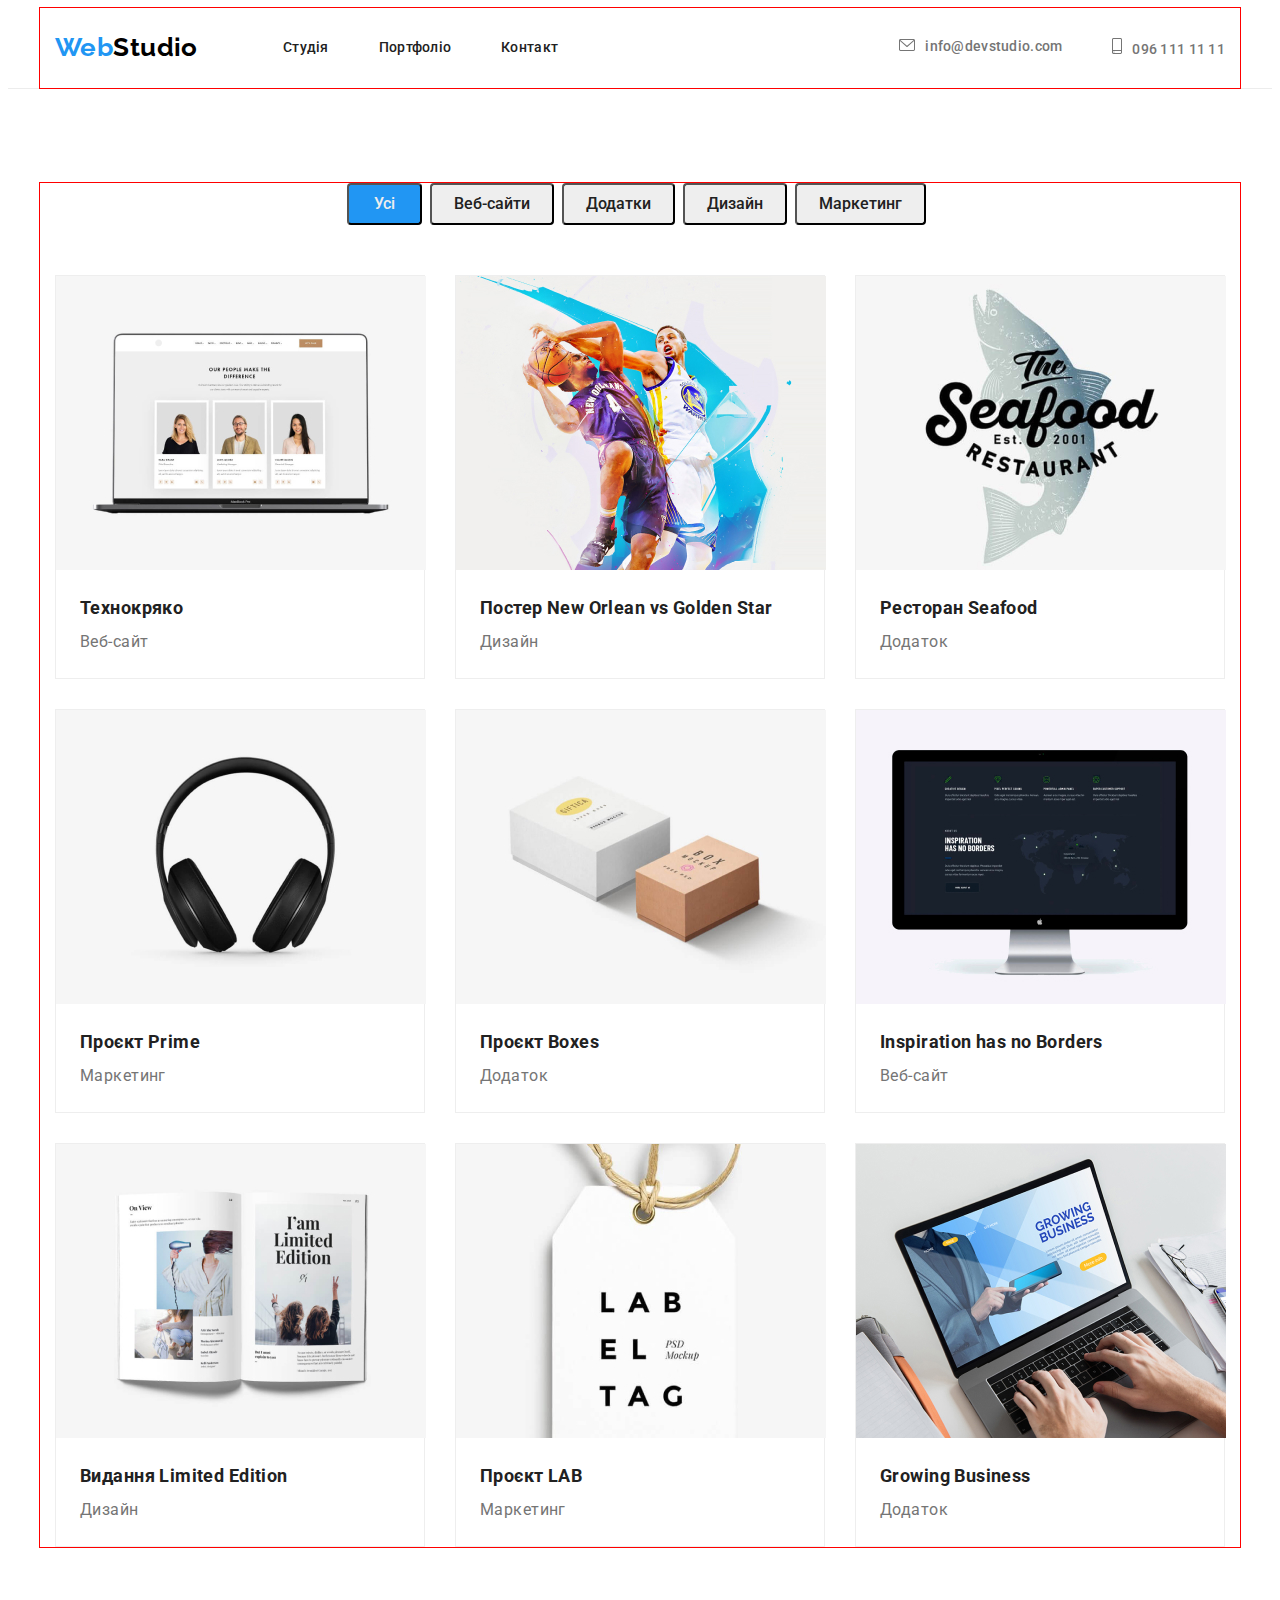
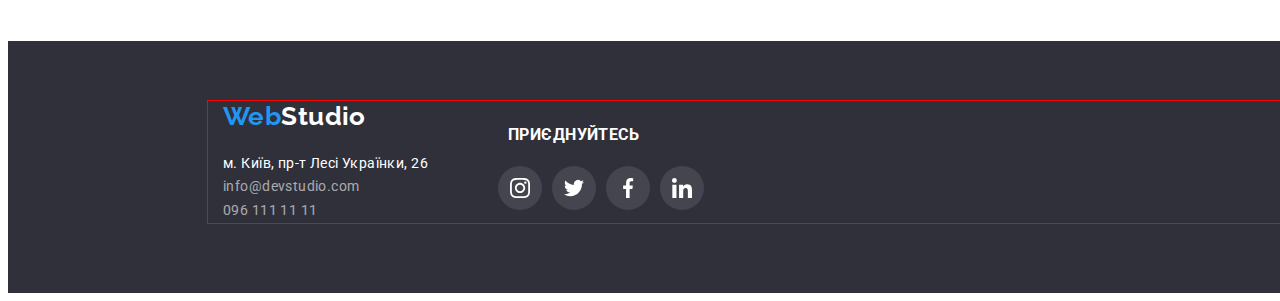
==== portfolio.html @ 04e1a7b7 "update" ====
<!DOCTYPE html>
<html lang="en">
<head>
    <meta charset="UTF-8">
    <meta http-equiv="X-UA-Compatible" content="IE=edge">
    <meta name="viewport" content="width=device-width, initial-scale=1.0">
    <link rel="preconnect" href="https://fonts.googleapis.com"> 
    <link rel="preconnect" href="https://fonts.gstatic.com" crossorigin> 
    <link href="https://fonts.googleapis.com/css2?family=Raleway:wght@700&family=Roboto:wght@400;500;700&display=swap" rel="stylesheet">
    <link rel="stylesheet" href="https://cdnjs.cloudflare.com/ajax/libs/modern-normalize/1.1.0/modern-normalize.min.css" integrity="sha512-wpPYUAdjBVSE4KJnH1VR1HeZfpl1ub8YT/NKx4PuQ5NmX2tKuGu6U/JRp5y+Y8XG2tV+wKQpNHVUX03MfMFn9Q==" crossorigin="anonymous" referrerpolicy="no-referrer" />
    <link rel="stylesheet" href="./css/styles.css" />
    <title>Студія</title>
</head>
<body>
      <!--header-->  
    <header class="header">
      <div class="container header-wrap">
      <a class="logo" href="./index.html">Web<span class="accent-header">Studio</span></a>
        <nav class="site-nav">    
        <ul class="nav">
            <li class="item-nav link"><a href="./index.html" class="link curent">Студія</a></li>
            <li class="item-nav link"><a href="./portfolio.html" class="link">Портфоліо</a></li>
            <li class="item-nav link"><a href="./contact.html" class="link">Контакт</a></li>
        </ul>
        </nav>
          <ul class="auth-nav">
          <li class="item-contact">
            <a href="mailto:info@devstudio.com" class="contact mail">info@devstudio.com</a>
            </li>
          <li class="item-contact">
            <a class="contact tel" href="tel:0961111111">096 111 11 11</a>
          </li>
        </ul>
      </div>
    </header>
  <!--main-->
  <main>
    <section class="main-portfolio">
      <!--main content-->
      <div class="container portfolio-nav">
      <!--buttons-->
      <ul class="buttons">
        <li class="button-nav"><button type="button" class="button">Усі</button></li>
        <li class="button-nav"><button type="button" class="button primary">Веб-сайти</button></li>
        <li class="button-nav"><button type="button" class="button primary">Додатки</button></li>
        <li class="button-nav"><button type="button" class="button primary">Дизайн</button></li>
        <li class="button-nav"><button type="button" class="button primary">Маркетинг</button></li>
      </ul> 
  <!--projects-->
      <ul class="main-project">
          <li class="project-element"><div><a class="project" href="">
                <img
                class="project-image"
                src="./images/project-1.jpg"
                alt="image portfolio" width="370"
                /> 
                <div class="project-titles"><h3 class="project-name">Технокряко</h3>   
                  <p class="project-description">Веб-сайт</p>
                </a></div></div>
            </li>
            <li class="project-element"><div><a class="project" href="">
                <img
                class="project-image"
                src="./images/project-2.jpg"
                alt="image portfolio" width="370"
                />
                <div class="project-titles"><h3 class="project-name">Постер New Orlean vs Golden Star</h3>
                <p class="project-description">Дизайн</p>
                </a></div></div>
            </li> 
            <li class="project-element"><div><a class="project" href="">
              <img
              class="project-image"
              src="./images/project-3.jpg"
              alt="image portfolio" width="370"
              />
              <div class="project-titles"><h3 class="project-name">Ресторан Seafood</h3>
              <p class="project-description">Додаток</p>
              </a></div></div>
            </li>
            <li class="project-element"><div><a class="project" href="">
                <img
                class="project-image"
                src="./images/project-4.jpg"
                alt="image portfolio" width="370"/>
                <div class="project-titles"><h3 class="project-name">Проєкт Prime</h3>
                <p class="project-description">Маркетинг</p>
                </a></div></div>
            </li>
            <li class="project-element"><div><a class="project" href="">
              <img
              class="project-image"
              src="./images/project-5.jpg"
              alt="image portfolio" width="370"
              /> 
              <div class="project-titles"><h3 class="project-name">Проєкт Boxes</h3>   
                <p class="project-description">Додаток</p>
                </a></div></div>
          </li>
          <li class="project-element"><div><a class="project" href="">
              <img
              class="project-image"
              src="./images/project-6.jpg"
              alt="image portfolio" width="370"
              />
              <div class="project-titles"><h3 class="project-name">Inspiration has no Borders</h3>
              <p class="project-description">Веб-сайт</p>
              </a></div></div>
          </li> 
          <li class="project-element"><div><a class="project" href="">
            <img
            class="project-image"
            src="./images/project-7.jpg"
              alt="image portfolio" width="370"
            />
            <div class="project-titles"><h3 class="project-name">Видання Limited Edition</h3>
            <p class="project-description">Дизайн</p>
            </a></div></div>
          </li>
          <li class="project-element"><div><a class="project" href="">
              <img
              class="project-image"
              src="./images/project-8.jpg"
              alt="image portfolio" width="370"/>
              <div class="project-titles"><h3 class="project-name">Проєкт LAB</h3>
              <p class="project-description">Маркетинг</p>
              </a></div></div>
          </li>
          <li class="project-element"><div><a class="project" href="">
            <img
              class="project-image"
              src="./images/project-9.jpg"
              alt="image portfolio" width="370"/>
              <div class="project-titles"><h3 class="project-name">Growing Business</h3>
              <p class="project-description">Додаток</p>
              </a></div></div>
          </li>
      </ul>
      </div>
    </section>   
  </main>
    <!-- footer --> 
    <footer class="section-footer">
      <div class="container body-footer">
      <div class="footer">
      <a class="logo" href="./studio.html">Web<span class="accent-footer">Studio</span></a>
        <address class="address-wrap">
          <p class="address">м. Київ, пр-т Лесі Українки, 26</p>
          <ul class="contact-link">
          <li><a class="footer-contact" href="mailto:info@devstudio.com">info@devstudio.com</a></li>
          <li><a class="footer-contact" href="tel:0961111111">096 111 11 11</a></li>
          </ul>
        </address>
        </div>
        <div  class="footer-soc"><h3 class="title-soc">ПРИЄДНУЙТЕСЬ</h3>
            <ul class="social-list">
              <li class="social-item item-instagram">
                <a href=""class="social-link social-links"></a>
              </li>
              <li class="social-item item-twitter">
                <a href=""class="social-link social-links"></a>
              </li>
              <li class="social-item item-facebook">
                <a href=""class="social-link social-links"></a>
              </li>
              <li class="social-item item-linkedin">
                <a href=""class="social-link social-links"></a>
                </li>
            </ul>
        </div>
      </div>
    </footer> 
</body>
</html>
---- css/styles.css ----
:root {
  --primary-text-color: #757575;
  --title-text-color: #212121;
  --accent-color: #2196f3;
  --primary-white-color: #ffffff;
  --logo-color: #000000;
  --background-color: #2f303a;
  --button-color: #eeeeee;
  --accent-text-color: #ffffff99;
  --accent-line-color: #ECECEC;
}

p,
h1,
h2,
h3,
h4,
h5,
h6 {
margin: 0;
}

ul {
margin: 0; 
padding-left: 0;
list-style: none;
}

li {
  margin: 0;
  line-height: initial;
}

button {
  cursor: pointer;
}

img {
  display: block;
}

address {
  font-style: normal;
}

html {
  box-sizing: border-box; 
}
 *,
*::before,
*::after {
  box-sizing: inherit;
}

.container {
max-width: 1200px;
padding-left: 15px;
padding-right: 15px;
margin: 0 auto;
outline: 0.5px solid red;
}


body {
  font-family: 'Roboto', sans-serif;
  letter-spacing: 0.03em;
  color: var(--title-text-color);
  background-color: var(--primary-white-color);
  font-size: 14px;
  line-height: 1.1;
}

address {
  font-style: normal;
  color: var(--primary-white-color);
}
footer {
  font-family: 'Roboto', sans;
}
/* -------------------------------HEADER------------------------------ */

.header-wrap {
  display: flex;
  align-items: center;
  padding-top: 24px;
  padding-bottom: 25px;
  height: 80px;
  }
.header {
  border-bottom: 1px solid var(--accent-line-color);
}
.logo {
display: block;
width: 135px;
height: 31px;

  /* WebStudio */
  font-family: 'Raleway';
  font-style: normal;
  font-weight: 700;
  font-size: 26px;
  line-height: 1.2;
  text-decoration: none;
  color: var(--accent-color);
}
.accent-header {
  color: var(--logo-color);
}
  /* Site nav */
.site-nav, .nav {
  display: flex;
}
.site-nav {
  margin-left: 93px;
}


.site-nav .link:not(:last-child) {
  color: var(--title-text-color);
  margin-right: 50px;
}
.site-nav, .link:hover,
.site-nav, .link:focus {
  color: var(--title-text-color);
}
.nav, .link, .curent {
  color: var(--accent-color);
}
.auth-nav  {
  display: flex;
}
.auth-nav, .item-contact + .item-contact, .contact  {
  margin-left: auto;
  margin-right: 0;

}
.item-contact {
  margin-right: 50px;
}

.link {
  text-decoration: none;
  font-weight: 500;
  font-size: 14px;
  line-height: 1.1;
  letter-spacing: 0.02em;
  color: var(--title-text-color);
}
.link:hover,
.link:focus {
  color: var(--accent-color);
}
.mail::before {
  content: "";
  display: inline-block;
  color: var(--primary-text-color);
width: 16px;
height: 12px;
margin-right: 10px;
background-image: url(../images/envelope.svg);
background-size: contain;
}

  .tel::before {
  content: "";
  display: inline-block;
  color: var(--primary-text-color);
  width: 10px;
  height: 16px;
  margin-right: 10px;
  background-image: url(../images/smartphone.svg);
  background-size: contain;
}
.item-contact .contact .mail:hover,
.item-contact .contact .mail:focus {
color: var(--accent-color);

}

/* -------------------------------MAIN------------------------------- */
.main-section {
  padding-top: 200px;
  padding-bottom: 200px;
  background-color: var(--background-color);
  }
  .overlay {
  max-width: 1600px;
  height: 600px ;
  margin: 0 auto;
  outline: 1px solid rgba(196, 196, 196, 1);
  background-image: linear-gradient(to left,
  rgba(0, 0, 0, 0.2),
  rgba(47, 48, 58, 0.4) ), url(../images/header.jpg);
  box-shadow: 0px 4px 4px rgba(0, 0, 0, 0.25);
}

.main-wrap {
  display: block;
  margin: 0 auto;
}

.main-title {
  display: block;
  width: 696px;
  margin: 0px auto 30px auto;
  font-weight: 900;
  font-size: 44px;
  line-height: 1.36;
  text-align: center;
  letter-spacing: 0.06em;
  text-transform: uppercase;
  color: var(--primary-white-color);
}
/* -------------------------------MAIN BUTTON-------------------------- */
.main-button {
  display: block;
  margin: 0 auto;
  font-family: inherit;
  font-weight: 700;
  font-size: 16px;
  line-height: 1.88;
  letter-spacing: 0.06em;
  color: var(--primary-white-color);
  background-color: var(--accent-color);
  cursor: pointer;
  border-radius: 4px;
  padding: 10px 32px;
}

.main-button:hover,
.main-button:focus {
  color: var(--accent-color);
  background-color: var(--primary-white-color);
}
/* ------------------ ABOUT----------------- */
.about {
  display: flex;
  flex-wrap: wrap;
  height: 248px;

}
.section-about {
  padding-top: 94px;
  padding-bottom: 94px;
}
.text-wrap, .antena {
margin-right: 30px;
align-items: center;
}


.text-wrap:nth-child(4n) {
  margin-right: 0;
}
.text-wrap:nth-child(-n + 4) {
  margin-bottom: 0;
  margin-top: 0;
}
.text-wrap {
  width: 270px;
}


.title {
  margin-bottom: 10px;
  font-weight: 700;
  font-size: 14px;
  line-height: 1.1;
  text-transform: uppercase;
  color: var(--title-text-color);
}

.hiden-title {
  visibility: hidden;
  opacity: 0;
  height: 0;
}

.text {
  font-size: 14px;
  line-height: 1.7;
  color: var(--primary-text-color);
}

.text-wrap::before {
  display: block;
  content:" ";
  height: 120px;
  border-radius: 4px;
  background-color: rgba(245, 244, 250, 1);
  margin-bottom: 30px;
  background-position: center;
  background-repeat: no-repeat;
  background-size: auto;
}

.item-antena::before {
  background-image: url(../images/antenna.svg);
    background-size: 70px;
}
.item-clock::before {
  background-image: url(../images/clock.svg);
    background-size: 70px;
}
.item-diagram::before {
  background-image: url(../images/diagram.svg);
    background-size: 70px;
}
.item-astronaut::before {
  background-image: url(../images/astronaut.svg);
    background-size: 70px;
}


/* -----------------ACTIVITY---------------- */
.section-title {
  font-weight: 700;
  font-size: 36px;
  line-height: 1.2;
  text-align: center;
  margin-bottom: 50px;
}
.activity {
  display: flex;
  flex-wrap: wrap;

}
.activity-item {
  width: 370px;
}

.activity-item:not(:nth-child(3n)) {
  margin-right: 30px
}
.activity-item:nth-last-child(-n + 3) {
  padding-bottom: 94px;
}

/* ------------------TEAM--------------------- */
.section-team {
  padding-top: 94px;
  padding-bottom: 94px;
  background-color: 
rgba(245, 244, 250, 1);
  background-position: center;
  width: 1600px;
  height: 708px;
  margin: 0 auto;


}

.card-name {
  margin-right: auto;
  margin-left: auto;
  font-weight: 500;
  font-size: 16px;
  line-height: 1.2;
  color: var(--title-text-color);
  text-align: center;
}
.card-description {
  font-size: 16px;
  line-height: 1.2;
  color: var(--primary-text-color); 
  text-align: center;
}

.main-team {
display: flex;
flex-wrap: wrap;
}
.card-title {
  padding-top: 30px;
  padding-bottom: 30px;
}

.card-description {
  padding-top: 10px;
  padding-bottom: 16px;
  margin-right: auto;
  margin-left: auto;

}
.card-element {
width: 270px;
margin-right: 30px;
margin-bottom: 50px;
}
.card-box {
display: block;
height: 428px;
border-radius: 4px;
background-color:var(--primary-white-color);
box-shadow:0px 2px 1px 0px rgba(0, 0, 0, 0.2),
0px 1px 1px 0px rgba(0, 0, 0, 0.14),0px 1px 3px 0px rgba(0, 0, 0, 0.12);
cursor: pointer;

}

.card-element:nth-child(4n) {
  margin-right: 0;
}
.card-element:nth-child(-n + 4) {
  margin-bottom: 0;
}
.card-box:hover {
  box-shadow: 0px 1px 1px 0px rgba(0, 0, 0, 0.14);
}

.soc-list {
  display: flex;
  justify-content: center;
  height: 44px;
  gap: 10px;
}

.soc-item {
  display: block;
  width: 44px;
  height: 44px;
  border-radius: 50%;
  background-repeat: no-repeat;
  background-position: center;
}

.soc-link {
  width: 100%;
  height: 100%;
  
}
.item-inst {
  background-image: url(../images/inst.svg);
    background-size: 20px;
}
.item-inst:hover,
.item-inst:focus {
  background-image: url(../images/inst2.svg);
    background-size: 20px;
}
.item-twit {
  background-image: url(../images/twit.svg);
    background-size: 20px;
}
.item-twit:hover,
.item-twit:focus {
  background-image: url(../images/twit1.svg);
    background-size: 20px;
}
.item-faceb {
  background-image: url(../images/faceb.svg);
    background-size: 20px;
}
.item-faceb:hover,
.item-faceb:focus {
  background-image: url(../images/faceb1.svg);
    background-size: 20px;
}
.item-linked {
  background-image: url(../images/linked.svg);
    background-size: 20px;
}
.item-linked:hover,
.item-linked:focus {
  background-image: url(../images/linked1.svg);
    background-size: 20px;
}
.soc-item:hover,
.soc-item:focus {
  background-color: var(--accent-color);
  opacity: 44%;
}

/* ------------------CLIENTS-------------------- */
.section-clients {
  padding-top: 94px;
  padding-bottom: 94px;
  
}

.clients {
display: flex;
gap: 30px
}

.client {

}
.icon-client {
  width: calc((100% - 150px) / 6);
  height: 92px;
  background-position: center;
  background-repeat: no-repeat;

}
  .icon-clients {
  height: 100%;
  border: 1px solid
rgba(175, 177, 184, 1);
  border-radius: 4px;
  display: flex;
  align-items: center;
  justify-content: center;
}
.icon-clients, .icon-logo:hover {
  fill: var(--accent-color);
  border: 1px solid var(--accent-color);
}
.icon-logo {
  width: 106px;
  height: 60px;
  fill:rgba(175, 177, 184, 1);
}

.logo-icon {
  display: block;
  width: 170px;
  height: 92px;
}
/* ----------------------------------FOOTER------------------------------- */
.section-footer {

  background-color: var(--background-color);
width: 1600px;
  padding-bottom: 60px;
  padding-top: 60px;
  height: 252px;
margin: 0 auto;
}
.body-footer {
  display: flex;
}
.logo-footer {
  text-decoration: none;
  font-weight: 700;
  font-size: 26px;
  line-height: 1.2;
  color: var(--accent-color);
}

.accent-footer {
  color: var(--primary-white-color);
}

.address {
  margin-top: 20px;
  font-family: inherit;
  text-decoration: none;
  font-size: 14px;
  line-height: 1.7;
  color: var(--primary-white-color);
}
.address-wrap {
  display: block;
  margin-left: 0;
}
.footer-contact {
  margin-top: 9px;
  font-size: 14px;
  line-height: 1.7;
  color: var(--accent-text-color);
  text-decoration: none;
}
.footer-tel {
margin-top: 9px;
}


.footer-contact:hover,
.footer-contact:focus {
  color: var(--accent-text-color);
  text-decoration: none;

}
.social-list {
  display: flex;
  justify-content: center;
  height: 44px;
  gap: 10px;
  color: var(--primary-white-color);
}
.site-k:hover,
.sitk:focus {
  color: var(--title-text-color);
}
.narent {
  color: var(--accent-color);
}

.footer-soc {
  display: block;
  margin-left: 70px;
}

.title-soc {
  padding-top: 25px;
  padding-bottom: 20px;
  margin-left: 10px;
  color: var(--primary-white-color);
  font-family: Roboto;
  size: 14px;
  height: 16px;
}


.social-list {
  display: flex;
  justify-content: center;
  height: 44px;
  gap: 10px;
  padding-top: 20px;
}

.social-item {
  display: block;
  width: 44px;
  height: 44px;
  border-radius: 50%;
  background-repeat: no-repeat;
  background-position: center;
background-color: #44454E;
}

.social-link {
  width: 100%;
  height: 100%;
}
.item-instagram {
  background-image: url(../images/inst2.svg);
    background-size: 20px;
}
.item-instagram:hover,
.item-instagram:focus {

    background-size: 20px;
}
.item-twitter {
  background-image: url(../images/twit1.svg);
    background-size: 20px;
}
.item-twitter:hover,
.item-twittter:focus {

}
.item-facebook {
  background-image: url(../images/faceb1.svg);
    background-size: 20px;
}
.item-facebook:hover,
.item-facebook:focus {

}
.item-linkedin {
  background-image: url(../images/linked1.svg);
  background-size: 20px;
}
.item-linkedin:hover,
.item-linkedin:focus {

}
.social-item:hover,
.social-item:focus {
  background-color: var(--accent-color);

}
/* ------------------------------PORTFOLIO------------------------------- */
.main-portfolio {
padding-top: 94px;
padding-bottom: 94px;
}

.portfolio-nav {
  margin: 0 auto;
}
/* Contacts */
.contact {
  font-weight: 500;
  font-size: 14px;
  line-height: 1.14;
  color: var(--primary-text-color);
  text-decoration: none;
  letter-spacing: 0.02em;
}
.contact:hover,
.contact:focus {
  color: var(--accent-color);
}
/* Buttons */
.button {
  font-weight: 500;
  font-size: 16px;
  line-height: 1.6;
  color: var(--button-color);
  background-color: var(--accent-color);
  padding: 6px 25px;
  border-radius: 4px;
}

.primary {
  min-width: 73px;
  color: var(--title-text-color);
  background-color: var(--button-color);
  padding: 6px 22px;
}

.button, 
.primary {
  display: block;
  text-decoration: none;
  font-family: inherit;
  cursor: pointer;
  border-radius: 4px;
}

.button-nav, .button:not(:last-child) {
  margin-right: 8px;
}

.button:hover,
.button:focus {
  color: var(--accent-color);
  background-color: var(--button-color);
}

.buttons {
  display:flex;
  align-items: center;
  justify-content: center;
  margin-bottom: 50px;
}
.project-titles {
  padding: 20px 24px;
}
.project {
  text-decoration: none;
}
.project-name {
  font-weight: 700;
  font-size: 18px;
  line-height: 2;
  color: var(--title-text-color);
}
.project-description {
  font-size: 16px;
  line-height: 2;
  color: var(--primary-text-color);
}

.main-project {
display: flex;
flex-wrap: wrap;
align-items: center;
gap: 30px;
}

.project-element {
width: 370px;
border: 1px solid var(--button-color);
}
.project-element:nth-child(3n) {
  margin-right: 0;
}
.project-element:nth-child(-n + 3) {
  margin-bottom: 0;
}
.project-element:hover,
.project-element:focus {
  box-shadow: 0px 4px 4px rgba(0, 0, 0, 0.25);
}
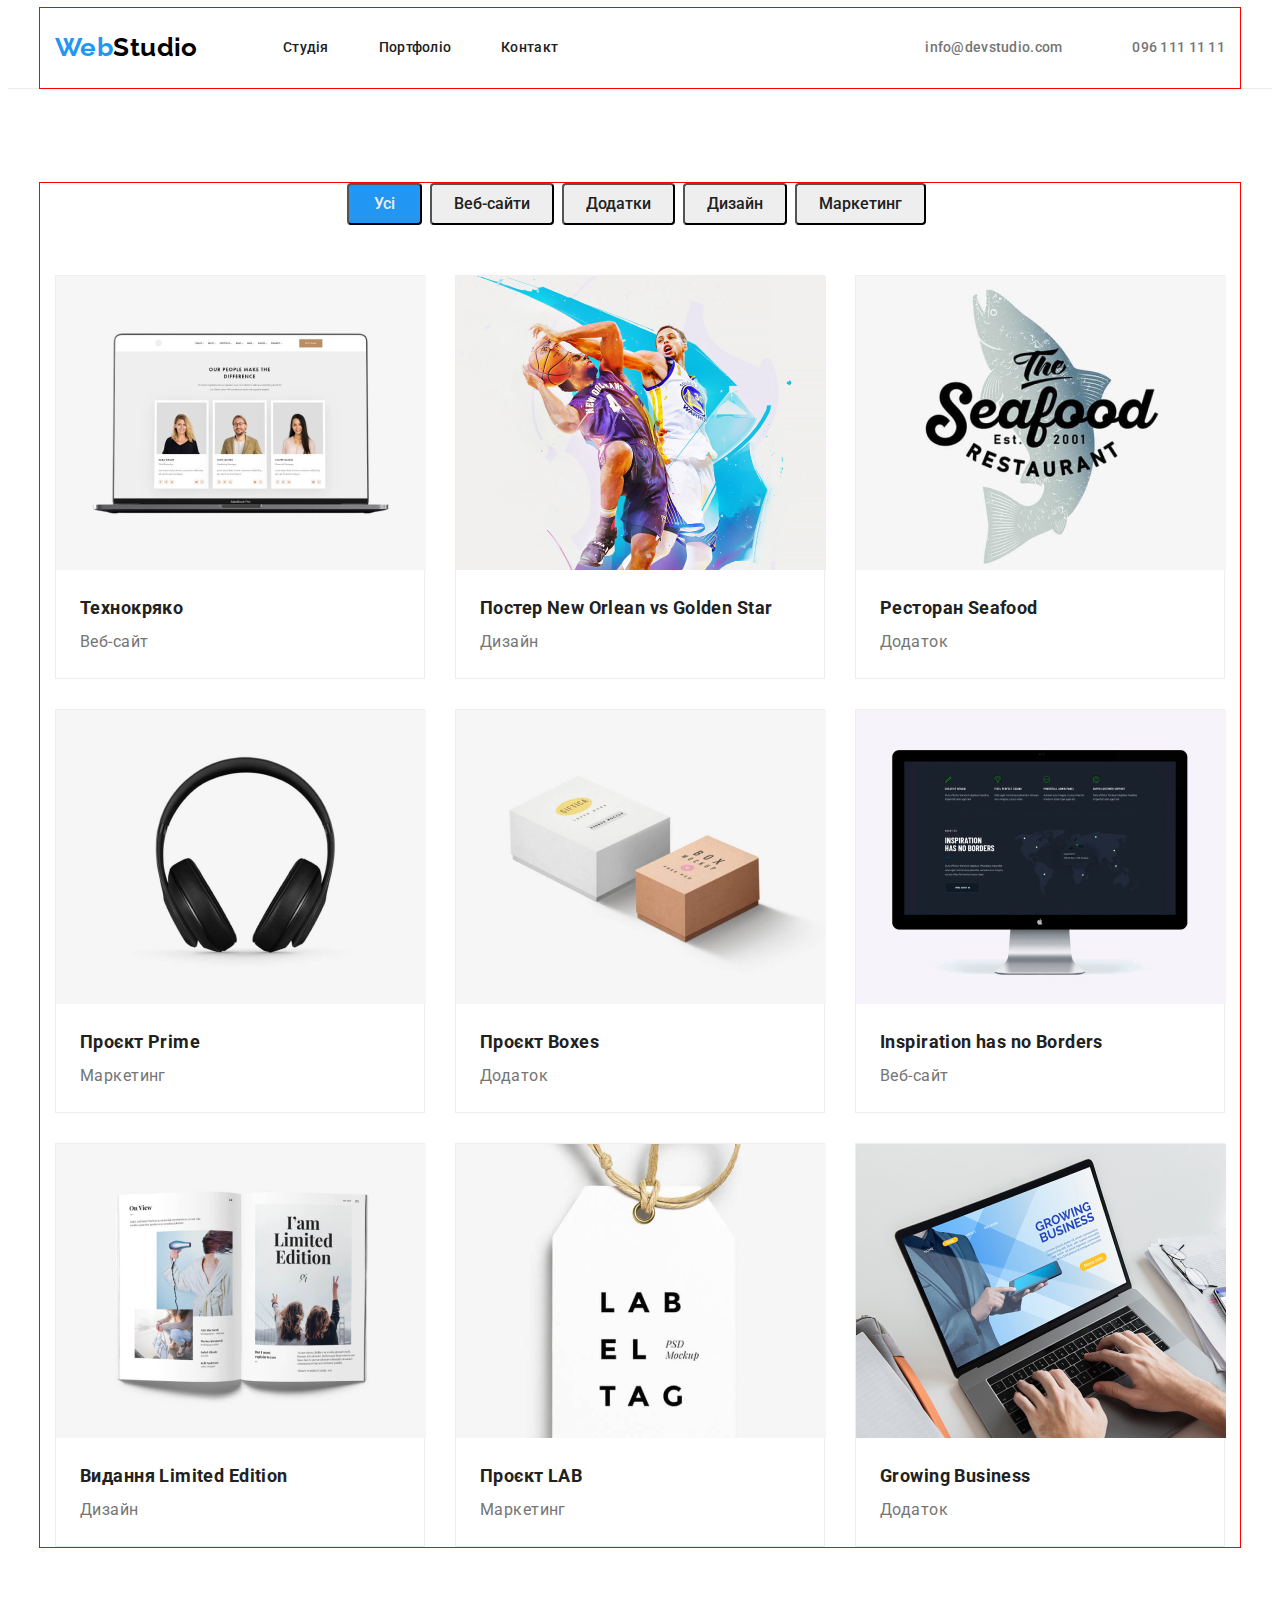
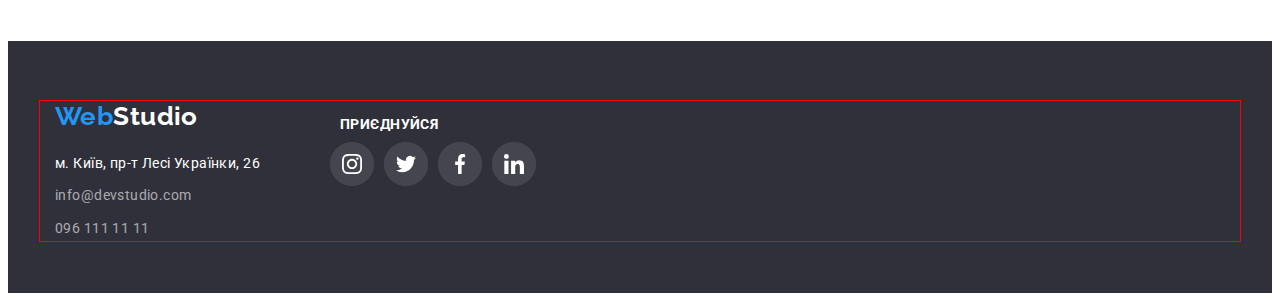
==== commit 5997cbaa: "update" ====
--- a/portfolio.html
+++ b/portfolio.html
@@ -40,11 +40,11 @@
       <div class="container portfolio-nav">
       <!--buttons-->
       <ul class="buttons">
-        <li class="button-nav"><button type="button" class="button">Усі</button></li>
-        <li class="button-nav"><button type="button" class="button primary">Веб-сайти</button></li>
-        <li class="button-nav"><button type="button" class="button primary">Додатки</button></li>
-        <li class="button-nav"><button type="button" class="button primary">Дизайн</button></li>
-        <li class="button-nav"><button type="button" class="button primary">Маркетинг</button></li>
+        <li class="button-nav"><button type="button" class="button button-portfolio">Усі</button></li>
+        <li class="button-nav"><button type="button" class="button primary-portfolio">Веб-сайти</button></li>
+        <li class="button-nav"><button type="button" class="button primary-portfolio">Додатки</button></li>
+        <li class="button-nav"><button type="button" class="button primary-portfolio">Дизайн</button></li>
+        <li class="button-nav"><button type="button" class="button primary-portfolio">Маркетинг</button></li>
       </ul> 
   <!--projects-->
       <ul class="main-project">
@@ -142,33 +142,33 @@
     <!-- footer --> 
     <footer class="section-footer">
       <div class="container body-footer">
-      <div class="footer">
-      <a class="logo" href="./studio.html">Web<span class="accent-footer">Studio</span></a>
-        <address class="address-wrap">
-          <p class="address">м. Київ, пр-т Лесі Українки, 26</p>
-          <ul class="contact-link">
-          <li><a class="footer-contact" href="mailto:info@devstudio.com">info@devstudio.com</a></li>
-          <li><a class="footer-contact" href="tel:0961111111">096 111 11 11</a></li>
-          </ul>
-        </address>
+        <div class="footer">
+        <a class="logo" href="./studio.html">Web<span class="accent-footer">Studio</span></a>
+          <address class="address-wrap">
+            <p class="address">м. Київ, пр-т Лесі Українки, 26</p>
+            <ul class="contact-link">
+              <li><a class="footer-contact" href="mailto:info@devstudio.com">info@devstudio.com</a></li>
+              <li><a class="footer-contact" href="tel:0961111111">096 111 11 11</a></li>
+            </ul>
+          </address>
         </div>
-        <div  class="footer-soc"><h3 class="title-soc">ПРИЄДНУЙТЕСЬ</h3>
-            <ul class="social-list">
-              <li class="social-item item-instagram">
-                <a href=""class="social-link social-links"></a>
-              </li>
-              <li class="social-item item-twitter">
-                <a href=""class="social-link social-links"></a>
-              </li>
-              <li class="social-item item-facebook">
-                <a href=""class="social-link social-links"></a>
-              </li>
-              <li class="social-item item-linkedin">
-                <a href=""class="social-link social-links"></a>
-                </li>
-            </ul>
-        </div>
-      </div>
-    </footer> 
-</body>
-</html>+         <div  class="footer-soc"><h3 class="title-soc">приєднуйся</h3>
+                <ul class="social-list">
+                    <li class="social-item social-links">
+                      <a href=""class="social-link social-item item-instagram"></a>
+                    </li>
+                    <li class="social-item social-links">
+                      <a href=""class="social-link social-item item-twitter"></a>
+                    </li>
+                    <li class="social-item social-links">
+                      <a href=""class="social-link social-item item-facebook"></a>
+                    </li>
+                    <li class="social-item social-links">
+                      <a href=""class="social-link social-item item-linkedin"></a>
+                    </li>
+                </ul>
+          </div>
+       </div>
+      </footer> 
+  </body>
+  </html>--- a/css/styles.css
+++ b/css/styles.css
@@ -106,6 +106,19 @@
 .accent-header {
   color: var(--logo-color);
 }
+/* Contacts */
+.contact {
+  font-weight: 500;
+  font-size: 14px;
+  line-height: 1.14;
+  color: var(--primary-text-color);
+  text-decoration: none;
+  letter-spacing: 0.02em;
+}
+.contact:hover,
+.contact:focus {
+  color: var(--accent-color);
+}
   /* Site nav */
 .site-nav, .nav {
   display: flex;
@@ -113,7 +126,6 @@
 .site-nav {
   margin-left: 93px;
 }
-
 
 .site-nav .link:not(:last-child) {
   color: var(--title-text-color);
@@ -153,30 +165,43 @@
 .mail::before {
   content: "";
   display: inline-block;
-  color: var(--primary-text-color);
+  fill: var(--primary-text-color);
 width: 16px;
 height: 12px;
 margin-right: 10px;
+}
+.link-mail {
+  margin: 2px;
 background-image: url(../images/envelope.svg);
-background-size: contain;
-}
-
+background-size: 16px;
+background-repeat: no-repeat;
+}
+.link-tel {
+  margin: 0 2px;
+background-image: url(../images/smartphone.svg);
+background-size: 10px;
+background-repeat: no-repeat;
+}
+.link-mail:hover,
+.link-mail:focus {
+  background-image: url(../images/envelopeb.svg);
+  background-size: 16px;
+  background-repeat: no-repeat;
+}
+.link-tel:hover,
+.link-tel:focus {
+  background-image: url(../images/smartphoneb.svg);
+  background-size: 10px;
+  background-repeat: no-repeat;
+}
   .tel::before {
   content: "";
   display: inline-block;
   color: var(--primary-text-color);
   width: 10px;
-  height: 16px;
+  height: 10px;
   margin-right: 10px;
-  background-image: url(../images/smartphone.svg);
-  background-size: contain;
-}
-.item-contact .contact .mail:hover,
-.item-contact .contact .mail:focus {
-color: var(--accent-color);
-
-}
-
+}
 /* -------------------------------MAIN------------------------------- */
 .main-section {
   padding-top: 200px;
@@ -313,7 +338,11 @@
 
 
 /* -----------------ACTIVITY---------------- */
-.section-title {
+.section-activity {
+padding-top: 94px;
+padding-bottom: 94px;
+}
+.section-title, .main-activity {
   font-weight: 700;
   font-size: 36px;
   line-height: 1.2;
@@ -333,7 +362,7 @@
   margin-right: 30px
 }
 .activity-item:nth-last-child(-n + 3) {
-  padding-bottom: 94px;
+
 }
 
 /* ------------------TEAM--------------------- */
@@ -343,13 +372,10 @@
   background-color: 
 rgba(245, 244, 250, 1);
   background-position: center;
-  width: 1600px;
-  height: 708px;
+}
+.team {
   margin: 0 auto;
-
-
-}
-
+}
 .card-name {
   margin-right: auto;
   margin-left: auto;
@@ -440,7 +466,7 @@
 }
 .item-twit {
   background-image: url(../images/twit.svg);
-    background-size: 20px;
+  background-size: 20px;
 }
 .item-twit:hover,
 .item-twit:focus {
@@ -454,7 +480,7 @@
 .item-faceb:hover,
 .item-faceb:focus {
   background-image: url(../images/faceb1.svg);
-    background-size: 20px;
+  background-size: 20px;
 }
 .item-linked {
   background-image: url(../images/linked.svg);
@@ -465,8 +491,8 @@
   background-image: url(../images/linked1.svg);
     background-size: 20px;
 }
-.soc-item:hover,
-.soc-item:focus {
+.soc-items:hover,
+.soc-items:focus {
   background-color: var(--accent-color);
   opacity: 44%;
 }
@@ -486,8 +512,8 @@
 .client {
 
 }
-.icon-client {
-  width: calc((100% - 150px) / 6);
+.icon-client, .icon-clients {
+  width: 170px;
   height: 92px;
   background-position: center;
   background-repeat: no-repeat;
@@ -502,10 +528,15 @@
   align-items: center;
   justify-content: center;
 }
-.icon-clients, .icon-logo:hover {
+.icon-logo:hover,
+.icon-logo:focus {
   fill: var(--accent-color);
+}
+.icon-client:hover,
+.icon-client:focus {
   border: 1px solid var(--accent-color);
 }
+
 .icon-logo {
   width: 106px;
   height: 60px;
@@ -521,11 +552,10 @@
 .section-footer {
 
   background-color: var(--background-color);
-width: 1600px;
   padding-bottom: 60px;
   padding-top: 60px;
   height: 252px;
-margin: 0 auto;
+  margin: 0 auto;
 }
 .body-footer {
   display: flex;
@@ -551,10 +581,14 @@
   color: var(--primary-white-color);
 }
 .address-wrap {
-  display: block;
   margin-left: 0;
 }
+.contact-link {
+  display: block;
+  margin-top: 9px;
+}
 .footer-contact {
+  display: block;
   margin-top: 9px;
   font-size: 14px;
   line-height: 1.7;
@@ -562,9 +596,9 @@
   text-decoration: none;
 }
 .footer-tel {
-margin-top: 9px;
-}
-
+  display: block;
+  margin-top: 9px;
+}
 
 .footer-contact:hover,
 .footer-contact:focus {
@@ -579,13 +613,6 @@
   gap: 10px;
   color: var(--primary-white-color);
 }
-.site-k:hover,
-.sitk:focus {
-  color: var(--title-text-color);
-}
-.narent {
-  color: var(--accent-color);
-}
 
 .footer-soc {
   display: block;
@@ -593,22 +620,24 @@
 }
 
 .title-soc {
-  padding-top: 25px;
-  padding-bottom: 20px;
+  padding-top: 15px;
   margin-left: 10px;
   color: var(--primary-white-color);
-  font-family: Roboto;
-  size: 14px;
-  height: 16px;
-}
-
+  font-family: 'Roboto';
+  font-style: normal;
+  font-weight: 700;
+  font-size: 14px;
+  line-height: 16px;
+  letter-spacing: 0.03em;
+  text-transform: uppercase;
+}
 
 .social-list {
   display: flex;
   justify-content: center;
   height: 44px;
   gap: 10px;
-  padding-top: 20px;
+  padding-top: 10px;
 }
 
 .social-item {
@@ -618,7 +647,7 @@
   border-radius: 50%;
   background-repeat: no-repeat;
   background-position: center;
-background-color: #44454E;
+  background-color: #44454E;
 }
 
 .social-link {
@@ -639,7 +668,7 @@
     background-size: 20px;
 }
 .item-twitter:hover,
-.item-twittter:focus {
+.item-twitter:focus {
 
 }
 .item-facebook {
@@ -672,19 +701,7 @@
 .portfolio-nav {
   margin: 0 auto;
 }
-/* Contacts */
-.contact {
-  font-weight: 500;
-  font-size: 14px;
-  line-height: 1.14;
-  color: var(--primary-text-color);
-  text-decoration: none;
-  letter-spacing: 0.02em;
-}
-.contact:hover,
-.contact:focus {
-  color: var(--accent-color);
-}
+
 /* Buttons */
 .button {
   font-weight: 500;
@@ -696,12 +713,17 @@
   border-radius: 4px;
 }
 
-.primary {
+.primary-portfolio {
   min-width: 73px;
   color: var(--title-text-color);
   background-color: var(--button-color);
   padding: 6px 22px;
 }
+.primary-portfolio:hover,
+.primary-portfolio:focus {
+  color: #F5F4FA;
+  background-color: var(--title-text-color);
+}
 
 .button, 
 .primary {
@@ -718,10 +740,14 @@
 
 .button:hover,
 .button:focus {
+  color:  var(--button-color);
+  background-color: var(--accent-color);
+}
+.button-portfolio:hover,
+.button-portfolio:focus {
   color: var(--accent-color);
-  background-color: var(--button-color);
-}
-
+  background-color: var(--button-color) ;
+}
 .buttons {
   display:flex;
   align-items: center;
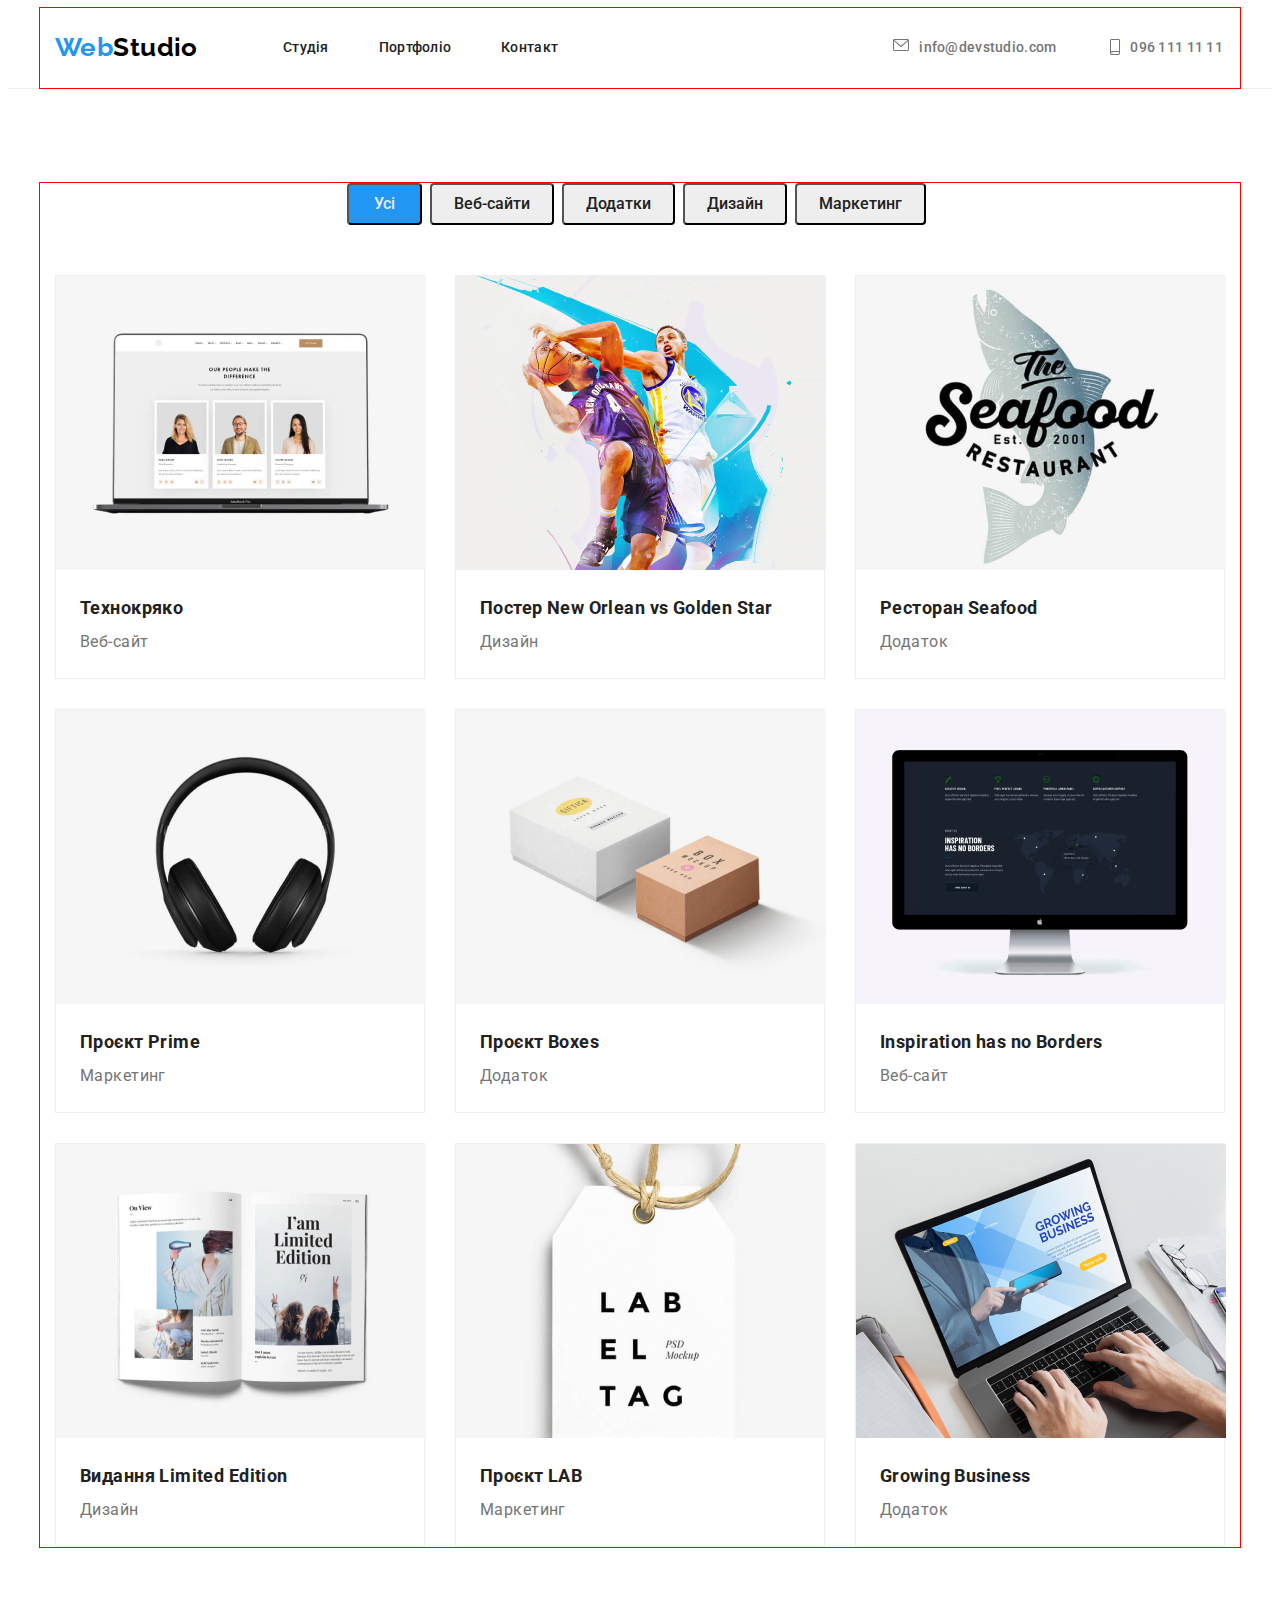
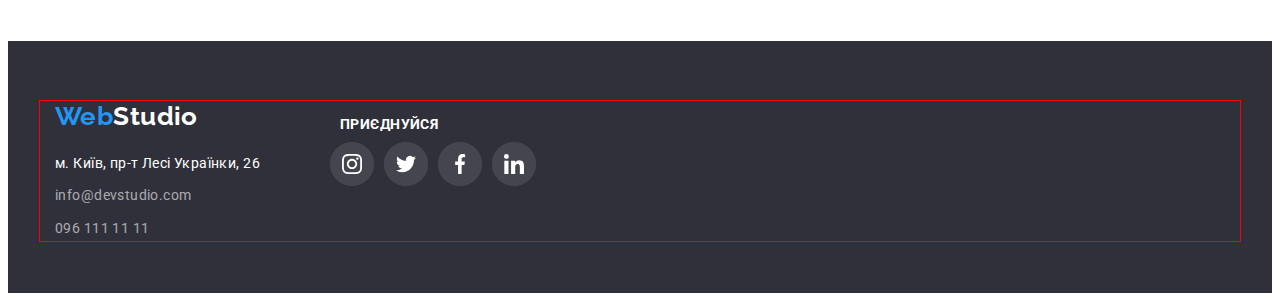
==== commit b1cc1d04: "update" ====
--- a/portfolio.html
+++ b/portfolio.html
@@ -13,26 +13,26 @@
 </head>
 <body>
       <!--header-->  
-    <header class="header">
-      <div class="container header-wrap">
-      <a class="logo" href="./index.html">Web<span class="accent-header">Studio</span></a>
-        <nav class="site-nav">    
-        <ul class="nav">
-            <li class="item-nav link"><a href="./index.html" class="link curent">Студія</a></li>
-            <li class="item-nav link"><a href="./portfolio.html" class="link">Портфоліо</a></li>
-            <li class="item-nav link"><a href="./contact.html" class="link">Контакт</a></li>
-        </ul>
-        </nav>
-          <ul class="auth-nav">
-          <li class="item-contact">
-            <a href="mailto:info@devstudio.com" class="contact mail">info@devstudio.com</a>
-            </li>
-          <li class="item-contact">
-            <a class="contact tel" href="tel:0961111111">096 111 11 11</a>
-          </li>
-        </ul>
-      </div>
-    </header>
+      <header class="header">
+        <div class="container header-wrap">
+          <a class="logo" href="./index.html">Web<span class="accent-header">Studio</span></a>
+            <nav class="site-nav">    
+              <ul class="nav">
+                <li class="item-nav link"><a href="./index.html" class="link curent">Студія</a></li>
+                <li class="item-nav link"><a href="./portfolio.html" class="link">Портфоліо</a></li>
+                <li class="item-nav link"><a href="./contact.html" class="link">Контакт</a></li>
+            </ul>
+            </nav>
+              <ul class="auth-nav">
+              <li class="item-contact">
+                <a href="mailto:info@devstudio.com" class="contact mail link-mail">info@devstudio.com</a>
+                </li>
+              <li class="item-contact">
+                <a href="tel:0961111111" class="contact tel link-tel">096 111 11 11</a>
+              </li>
+            </ul>
+        </div>
+        </header>
   <!--main-->
   <main>
     <section class="main-portfolio">
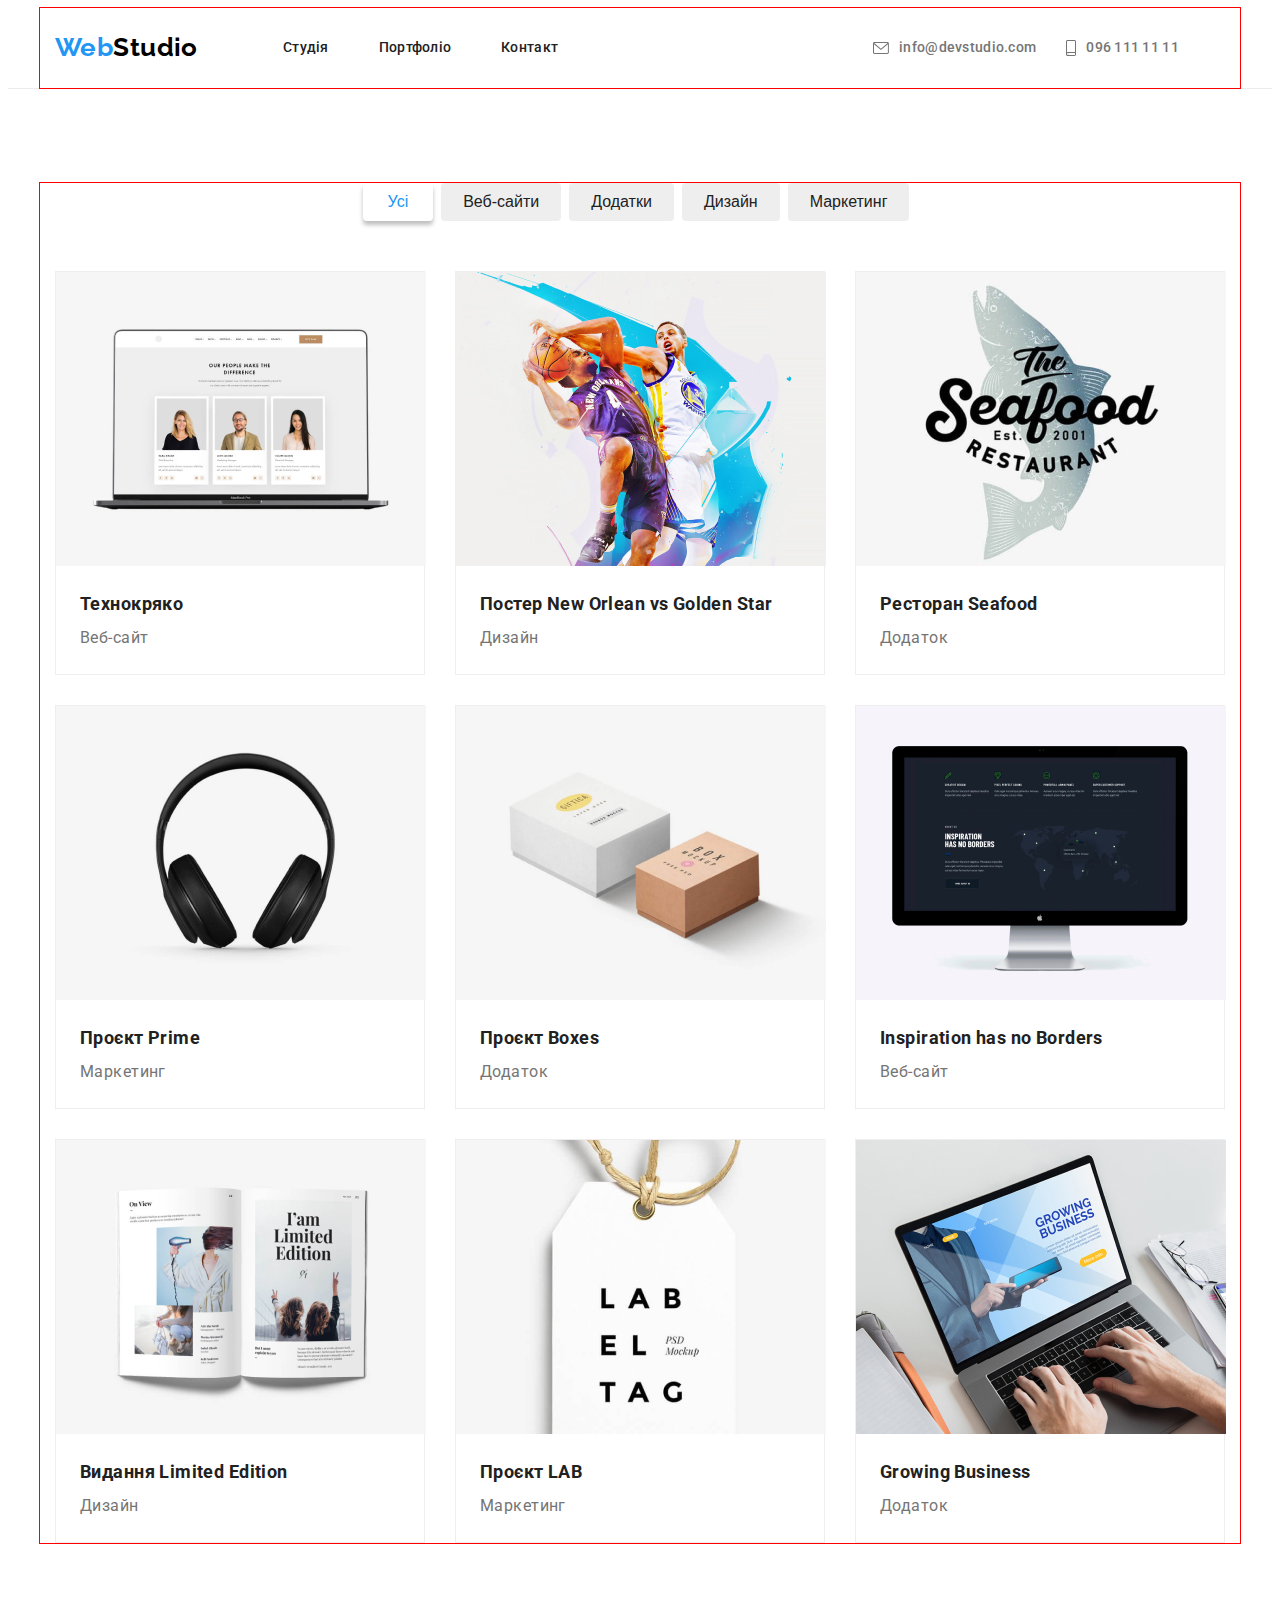
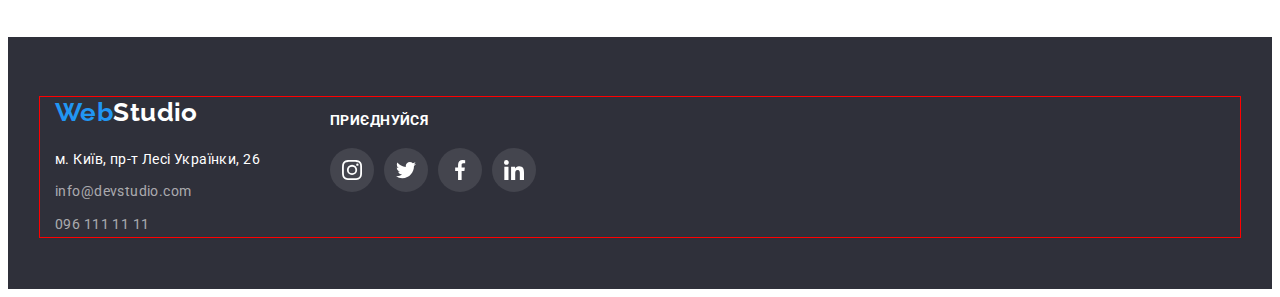
==== commit bf40c8e8: "update" ====
--- a/portfolio.html
+++ b/portfolio.html
@@ -14,24 +14,31 @@
 <body>
       <!--header-->  
       <header class="header">
-        <div class="container header-wrap">
-          <a class="logo" href="./index.html">Web<span class="accent-header">Studio</span></a>
-            <nav class="site-nav">    
-              <ul class="nav">
-                <li class="item-nav link"><a href="./index.html" class="link curent">Студія</a></li>
-                <li class="item-nav link"><a href="./portfolio.html" class="link">Портфоліо</a></li>
-                <li class="item-nav link"><a href="./contact.html" class="link">Контакт</a></li>
+      <div class="container header-wrap">
+        <a class="logo" href="./index.html">Web<span class="accent-header">Studio</span></a>
+          <nav class="site-nav">    
+            <ul class="nav">
+            <li class="item-nav link"><a href="./index.html" class="link curent">Студія</a></li>
+            <li class="item-nav link"><a href="./portfolio.html" class="link">Портфоліо</a></li>
+            <li class="item-nav link"><a href="./contact.html" class="link">Контакт</a></li>
             </ul>
-            </nav>
-              <ul class="auth-nav">
-              <li class="item-contact">
-                <a href="mailto:info@devstudio.com" class="contact mail link-mail">info@devstudio.com</a>
-                </li>
-              <li class="item-contact">
-                <a href="tel:0961111111" class="contact tel link-tel">096 111 11 11</a>
+          </nav>
+            <ul class="auth-nav">
+              <li class="item-contact mail">
+                <a href="mailto:info@devstudio.com" class="contact link-mail">
+                  <svg class="envelope">
+                    <use class="env" href="./images/icons.svg#envelope" width="16px" height="12px"></use>
+                  </svg>info@devstudio.com</a>
+              </li>
+              <li class="item-contact tel">
+                <a href="tel:0961111111" class="contact link-tel">
+                  <svg class="smartphone">
+                    <use class="smartph" href="./images/icons.svg#smartphone" width="10px" height="16px"></use>
+                  </svg>096 111 11 11</a>
               </li>
             </ul>
-        </div>
+      </div>
+
         </header>
   <!--main-->
   <main>
@@ -145,30 +152,45 @@
         <div class="footer">
         <a class="logo" href="./studio.html">Web<span class="accent-footer">Studio</span></a>
           <address class="address-wrap">
-            <p class="address">м. Київ, пр-т Лесі Українки, 26</p>
-            <ul class="contact-link">
-              <li><a class="footer-contact" href="mailto:info@devstudio.com">info@devstudio.com</a></li>
-              <li><a class="footer-contact" href="tel:0961111111">096 111 11 11</a></li>
-            </ul>
-          </address>
+          <p class="address">м. Київ, пр-т Лесі Українки, 26</p>
+          <ul class="contact-link">
+            <li><a class="footer-contact" href="mailto:info@devstudio.com">info@devstudio.com</a></li>
+            <li><a class="footer-contact" href="tel:0961111111">096 111 11 11</a></li>
+          </ul>
+        </address>
         </div>
-         <div  class="footer-soc"><h3 class="title-soc">приєднуйся</h3>
-                <ul class="social-list">
-                    <li class="social-item social-links">
-                      <a href=""class="social-link social-item item-instagram"></a>
-                    </li>
-                    <li class="social-item social-links">
-                      <a href=""class="social-link social-item item-twitter"></a>
-                    </li>
-                    <li class="social-item social-links">
-                      <a href=""class="social-link social-item item-facebook"></a>
-                    </li>
-                    <li class="social-item social-links">
-                      <a href=""class="social-link social-item item-linkedin"></a>
-                    </li>
-                </ul>
-          </div>
-       </div>
+        <div  class="footer-soc"><h3 class="title-soc">приєднуйся</h3>
+        <ul class=" soc-lists">
+            <li class="social-list ">
+                        <a href="" class="soc-link">
+                          <svg class="soc-item">
+                            <use class="item-inst" href="./images/icons.svg#inst" width="20px" height="20px"></use>
+                          </svg>
+                        </a>
+            </li>
+            <li class="social-list">
+                        <a href="" class="soc-link">
+                          <svg class="soc-item">
+                            <use class="item-twit" href="./images/icons.svg#twit" width="20px" height="20px"></use>
+                          </svg>
+                        </a>
+            </li>
+            <li class="social-list">
+                          <a href="" class="soc-link">
+                            <svg class="soc-item">
+                              <use class="item-faceb" href="./images/icons.svg#faceb" width="20px" height="20px"></use>
+                            </svg>
+                          </a>
+            </li>
+            <li class="social-list">
+                          <a href="" class="soc-link ">
+                            <svg class="soc-item">
+                              <use class="item-linked" href="./images/icons.svg#linked" width="20px" height="20px"></use>
+                            </svg>
+                          </a>
+            </li>
+        </ul>
+      </div>
       </footer> 
   </body>
   </html>--- a/css/styles.css
+++ b/css/styles.css
@@ -86,14 +86,15 @@
   padding-bottom: 25px;
   height: 80px;
   }
+
 .header {
   border-bottom: 1px solid var(--accent-line-color);
 }
+
 .logo {
-display: block;
-width: 135px;
-height: 31px;
-
+  display: block;
+  width: 135px;
+  height: 31px;
   /* WebStudio */
   font-family: 'Raleway';
   font-style: normal;
@@ -106,6 +107,37 @@
 .accent-header {
   color: var(--logo-color);
 }
+  /* Site nav */
+.site-nav, .nav {
+  display: flex;
+}
+.site-nav {
+  margin-left: 93px;
+}
+
+.site-nav .link:not(:last-child) {
+  color: var(--title-text-color);
+  margin-right: 50px;
+}
+
+.site-nav, .link:hover,
+.site-nav, .link:focus {
+  color: var(--title-text-color);
+}
+
+.link {
+  text-decoration: none;
+  font-weight: 500;
+  font-size: 14px;
+  line-height: 1.1;
+  letter-spacing: 0.02em;
+  color: var(--title-text-color);
+}
+.link:hover,
+.link:focus {
+  color: var(--accent-color);
+}
+
 /* Contacts */
 .contact {
   font-weight: 500;
@@ -115,100 +147,58 @@
   text-decoration: none;
   letter-spacing: 0.02em;
 }
+
 .contact:hover,
 .contact:focus {
   color: var(--accent-color);
 }
-  /* Site nav */
-.site-nav, .nav {
-  display: flex;
-}
-.site-nav {
-  margin-left: 93px;
-}
-
-.site-nav .link:not(:last-child) {
-  color: var(--title-text-color);
-  margin-right: 50px;
-}
-.site-nav, .link:hover,
-.site-nav, .link:focus {
-  color: var(--title-text-color);
-}
-.nav, .link, .curent {
-  color: var(--accent-color);
-}
-.auth-nav  {
-  display: flex;
-}
-.auth-nav, .item-contact + .item-contact, .contact  {
-  margin-left: auto;
-  margin-right: 0;
-
-}
-.item-contact {
-  margin-right: 50px;
-}
-
-.link {
-  text-decoration: none;
-  font-weight: 500;
-  font-size: 14px;
-  line-height: 1.1;
-  letter-spacing: 0.02em;
-  color: var(--title-text-color);
-}
-.link:hover,
-.link:focus {
-  color: var(--accent-color);
-}
-.mail::before {
-  content: "";
-  display: inline-block;
+
+.auth-nav, .item-contact{
+  display: flex;
+}
+
+  .envelope {
   fill: var(--primary-text-color);
-width: 16px;
-height: 12px;
-margin-right: 10px;
-}
+  width: 16px;
+  height: 12px;
+  margin-right: 10px;
+  }
+
+  .smartphone {
+  fill: var(--primary-text-color);
+  width: 10px;
+  height: 16px;
+  margin-right: 10px;
+  } 
+
 .link-mail {
-  margin: 2px;
-background-image: url(../images/envelope.svg);
-background-size: 16px;
-background-repeat: no-repeat;
-}
+  display: flex;
+  align-items: center;
+  margin-left: 315px;
+  margin-right: 30px;
+}
+
 .link-tel {
-  margin: 0 2px;
-background-image: url(../images/smartphone.svg);
-background-size: 10px;
-background-repeat: no-repeat;
-}
-.link-mail:hover,
-.link-mail:focus {
-  background-image: url(../images/envelopeb.svg);
-  background-size: 16px;
-  background-repeat: no-repeat;
-}
-.link-tel:hover,
-.link-tel:focus {
-  background-image: url(../images/smartphoneb.svg);
-  background-size: 10px;
-  background-repeat: no-repeat;
-}
-  .tel::before {
-  content: "";
-  display: inline-block;
-  color: var(--primary-text-color);
-  width: 10px;
-  height: 10px;
-  margin-right: 10px;
-}
+  display: flex;
+  align-items: center;
+}
+
+.link-mail:hover .env,
+.link-mail:focus .env {
+  fill:  var(--accent-color);
+}
+.link-tel:hover .smartph,
+.link-tel:focus .smartph {
+  fill:  var(--accent-color);
+}
+
 /* -------------------------------MAIN------------------------------- */
 .main-section {
   padding-top: 200px;
   padding-bottom: 200px;
   background-color: var(--background-color);
   }
-  .overlay {
+.overlay {
   max-width: 1600px;
   height: 600px ;
   margin: 0 auto;
@@ -248,7 +238,7 @@
   color: var(--primary-white-color);
   background-color: var(--accent-color);
   cursor: pointer;
-  border-radius: 4px;
+  border: 0;
   padding: 10px 32px;
 }
 
@@ -269,8 +259,8 @@
   padding-bottom: 94px;
 }
 .text-wrap, .antena {
-margin-right: 30px;
-align-items: center;
+  margin-right: 30px;
+  align-items: center;
 }
 
 
@@ -321,34 +311,36 @@
 
 .item-antena::before {
   background-image: url(../images/antenna.svg);
-    background-size: 70px;
+  background-size: 70px;
 }
 .item-clock::before {
   background-image: url(../images/clock.svg);
-    background-size: 70px;
+  background-size: 70px;
 }
 .item-diagram::before {
   background-image: url(../images/diagram.svg);
-    background-size: 70px;
+  background-size: 70px;
 }
 .item-astronaut::before {
   background-image: url(../images/astronaut.svg);
-    background-size: 70px;
-}
-
-
+  background-size: 70px;
+}
 /* -----------------ACTIVITY---------------- */
 .section-activity {
 padding-top: 94px;
 padding-bottom: 94px;
 }
+
 .section-title, .main-activity {
   font-weight: 700;
   font-size: 36px;
   line-height: 1.2;
   text-align: center;
+}
+.section-title {
   margin-bottom: 50px;
 }
+
 .activity {
   display: flex;
   flex-wrap: wrap;
@@ -361,10 +353,6 @@
 .activity-item:not(:nth-child(3n)) {
   margin-right: 30px
 }
-.activity-item:nth-last-child(-n + 3) {
-
-}
-
 /* ------------------TEAM--------------------- */
 .section-team {
   padding-top: 94px;
@@ -377,6 +365,7 @@
   margin: 0 auto;
 }
 .card-name {
+  padding-top: 30px;
   margin-right: auto;
   margin-left: auto;
   font-weight: 500;
@@ -397,31 +386,28 @@
 flex-wrap: wrap;
 }
 .card-title {
-  padding-top: 30px;
-  padding-bottom: 30px;
+  display: block;
 }
 
 .card-description {
   padding-top: 10px;
-  padding-bottom: 16px;
   margin-right: auto;
   margin-left: auto;
 
 }
 .card-element {
-width: 270px;
-margin-right: 30px;
-margin-bottom: 50px;
-}
+  width: 270px;
+  margin-right: 30px;
+  margin-bottom: 50px;
+}
+
 .card-box {
 display: block;
-height: 428px;
 border-radius: 4px;
 background-color:var(--primary-white-color);
 box-shadow:0px 2px 1px 0px rgba(0, 0, 0, 0.2),
 0px 1px 1px 0px rgba(0, 0, 0, 0.14),0px 1px 3px 0px rgba(0, 0, 0, 0.12);
 cursor: pointer;
-
 }
 
 .card-element:nth-child(4n) {
@@ -434,123 +420,99 @@
   box-shadow: 0px 1px 1px 0px rgba(0, 0, 0, 0.14);
 }
 
-.soc-list {
-  display: flex;
-  justify-content: center;
+/* ---------------------------- */
+.card-links {
+  padding-top: 16px;
+  padding-bottom: 30px;
+}
+
+.soc-lists, .soc-link {
+  display: flex;
   height: 44px;
   gap: 10px;
-}
+  justify-content: center;
+}
+.soc-list {
+  display: flex;
+  justify-content: center;
+  align-items: center;
+  height: 44px;
+  width: 44px; 
+  background-color:var(--primary-white-color);
+  border-radius: 50%;
+  fill:  #AFB1B8;
+}
+
 
 .soc-item {
-  display: block;
-  width: 44px;
-  height: 44px;
-  border-radius: 50%;
-  background-repeat: no-repeat;
-  background-position: center;
+  height: 20px;
+  width: 20px;
 }
 
 .soc-link {
+  display: flex;
+  gap: 10px;
+  justify-content: center;
+  align-items: center;
+  height: 100%;
   width: 100%;
-  height: 100%;
-  
-}
-.item-inst {
-  background-image: url(../images/inst.svg);
-    background-size: 20px;
-}
-.item-inst:hover,
-.item-inst:focus {
-  background-image: url(../images/inst2.svg);
-    background-size: 20px;
-}
-.item-twit {
-  background-image: url(../images/twit.svg);
-  background-size: 20px;
-}
-.item-twit:hover,
-.item-twit:focus {
-  background-image: url(../images/twit1.svg);
-    background-size: 20px;
-}
-.item-faceb {
-  background-image: url(../images/faceb.svg);
-    background-size: 20px;
-}
-.item-faceb:hover,
-.item-faceb:focus {
-  background-image: url(../images/faceb1.svg);
-  background-size: 20px;
-}
-.item-linked {
-  background-image: url(../images/linked.svg);
-    background-size: 20px;
-}
-.item-linked:hover,
-.item-linked:focus {
-  background-image: url(../images/linked1.svg);
-    background-size: 20px;
-}
-.soc-items:hover,
-.soc-items:focus {
-  background-color: var(--accent-color);
-  opacity: 44%;
-}
+}
+
+.soc-list:hover,
+.soc-list:focus {
+  background-color: var(--accent-color);  
+  fill: var(--primary-white-color);
+}
+
 
 /* ------------------CLIENTS-------------------- */
 .section-clients {
   padding-top: 94px;
   padding-bottom: 94px;
-  
 }
 
 .clients {
 display: flex;
-gap: 30px
-}
-
-.client {
-
-}
-.icon-client, .icon-clients {
+width: 170px;
+height: 92px;
+gap: 30px;
+}
+
+
+.icon-client {
   width: 170px;
   height: 92px;
-  background-position: center;
-  background-repeat: no-repeat;
-
-}
-  .icon-clients {
-  height: 100%;
-  border: 1px solid
-rgba(175, 177, 184, 1);
-  border-radius: 4px;
-  display: flex;
-  align-items: center;
-  justify-content: center;
-}
-.icon-logo:hover,
-.icon-logo:focus {
-  fill: var(--accent-color);
-}
-.icon-client:hover,
-.icon-client:focus {
-  border: 1px solid var(--accent-color);
-}
-
-.icon-logo {
-  width: 106px;
-  height: 60px;
-  fill:rgba(175, 177, 184, 1);
-}
-
-.logo-icon {
-  display: block;
+}
+
+.icon-clients {
   width: 170px;
   height: 92px;
-}
+  border: 1px solid
+  rgba(175, 177, 184, 1);
+  border-radius: 4px;
+  display: flex;
+  align-items: center;
+  justify-content: center;
+}
+
+
+.icon-logo {
+  fill:   rgba(175, 177, 184, 1);
+  height: 60px;
+  width: 106px;
+}
+
+.icon-clients:hover .icon-logo,
+.icon-clients:focus .icon-logo{
+  fill: var(--accent-color);
+}
+.icon-clients:hover,
+.icon-clients:focus {
+ border-color: var(--accent-color);
+}
+
 /* ----------------------------------FOOTER------------------------------- */
 .section-footer {
-
   background-color: var(--background-color);
   padding-bottom: 60px;
   padding-top: 60px;
@@ -604,14 +566,6 @@
 .footer-contact:focus {
   color: var(--accent-text-color);
   text-decoration: none;
-
-}
-.social-list {
-  display: flex;
-  justify-content: center;
-  height: 44px;
-  gap: 10px;
-  color: var(--primary-white-color);
 }
 
 .footer-soc {
@@ -621,7 +575,6 @@
 
 .title-soc {
   padding-top: 15px;
-  margin-left: 10px;
   color: var(--primary-white-color);
   font-family: 'Roboto';
   font-style: normal;
@@ -630,68 +583,26 @@
   line-height: 16px;
   letter-spacing: 0.03em;
   text-transform: uppercase;
+  margin-bottom: 20px;
 }
 
 .social-list {
   display: flex;
   justify-content: center;
+  align-items: center;
   height: 44px;
-  gap: 10px;
-  padding-top: 10px;
-}
-
-.social-item {
-  display: block;
-  width: 44px;
-  height: 44px;
+  width: 44px; 
+  background-color: #44454E;;
   border-radius: 50%;
-  background-repeat: no-repeat;
-  background-position: center;
-  background-color: #44454E;
-}
-
-.social-link {
-  width: 100%;
-  height: 100%;
-}
-.item-instagram {
-  background-image: url(../images/inst2.svg);
-    background-size: 20px;
-}
-.item-instagram:hover,
-.item-instagram:focus {
-
-    background-size: 20px;
-}
-.item-twitter {
-  background-image: url(../images/twit1.svg);
-    background-size: 20px;
-}
-.item-twitter:hover,
-.item-twitter:focus {
-
-}
-.item-facebook {
-  background-image: url(../images/faceb1.svg);
-    background-size: 20px;
-}
-.item-facebook:hover,
-.item-facebook:focus {
-
-}
-.item-linkedin {
-  background-image: url(../images/linked1.svg);
-  background-size: 20px;
-}
-.item-linkedin:hover,
-.item-linkedin:focus {
-
-}
-.social-item:hover,
-.social-item:focus {
-  background-color: var(--accent-color);
-
-}
+  fill: var(--primary-white-color);
+}
+
+.social-list:hover,
+.social-list:focus {
+  background-color: var(--accent-color);  
+  fill: var(--primary-white-color);
+}
+
 /* ------------------------------PORTFOLIO------------------------------- */
 .main-portfolio {
 padding-top: 94px;
@@ -703,14 +614,20 @@
 }
 
 /* Buttons */
+.buttons {
+  display:flex;
+  align-items: center;
+  justify-content: center;
+  margin-bottom: 50px;
+}
+
 .button {
   font-weight: 500;
   font-size: 16px;
   line-height: 1.6;
-  color: var(--button-color);
-  background-color: var(--accent-color);
   padding: 6px 25px;
   border-radius: 4px;
+  border: 0;
 }
 
 .primary-portfolio {
@@ -725,35 +642,23 @@
   background-color: var(--title-text-color);
 }
 
-.button, 
-.primary {
-  display: block;
-  text-decoration: none;
-  font-family: inherit;
-  cursor: pointer;
-  border-radius: 4px;
-}
-
 .button-nav, .button:not(:last-child) {
   margin-right: 8px;
 }
 
-.button:hover,
-.button:focus {
-  color:  var(--button-color);
-  background-color: var(--accent-color);
-}
+.button-portfolio {
+  color: var(--accent-color);
+  background-color: var(--primary-white-color);
+    box-shadow: 0px 4px 4px rgba(0, 0, 0, 0.25);
+}
+
 .button-portfolio:hover,
 .button-portfolio:focus {
-  color: var(--accent-color);
-  background-color: var(--button-color) ;
-}
-.buttons {
-  display:flex;
-  align-items: center;
-  justify-content: center;
-  margin-bottom: 50px;
-}
+  color: var(--primary-white-color);
+  background-color: var(--accent-color);
+  box-shadow: 0px 4px 4px rgba(0, 0, 0, 0.25);
+}
+
 .project-titles {
   padding: 20px 24px;
 }
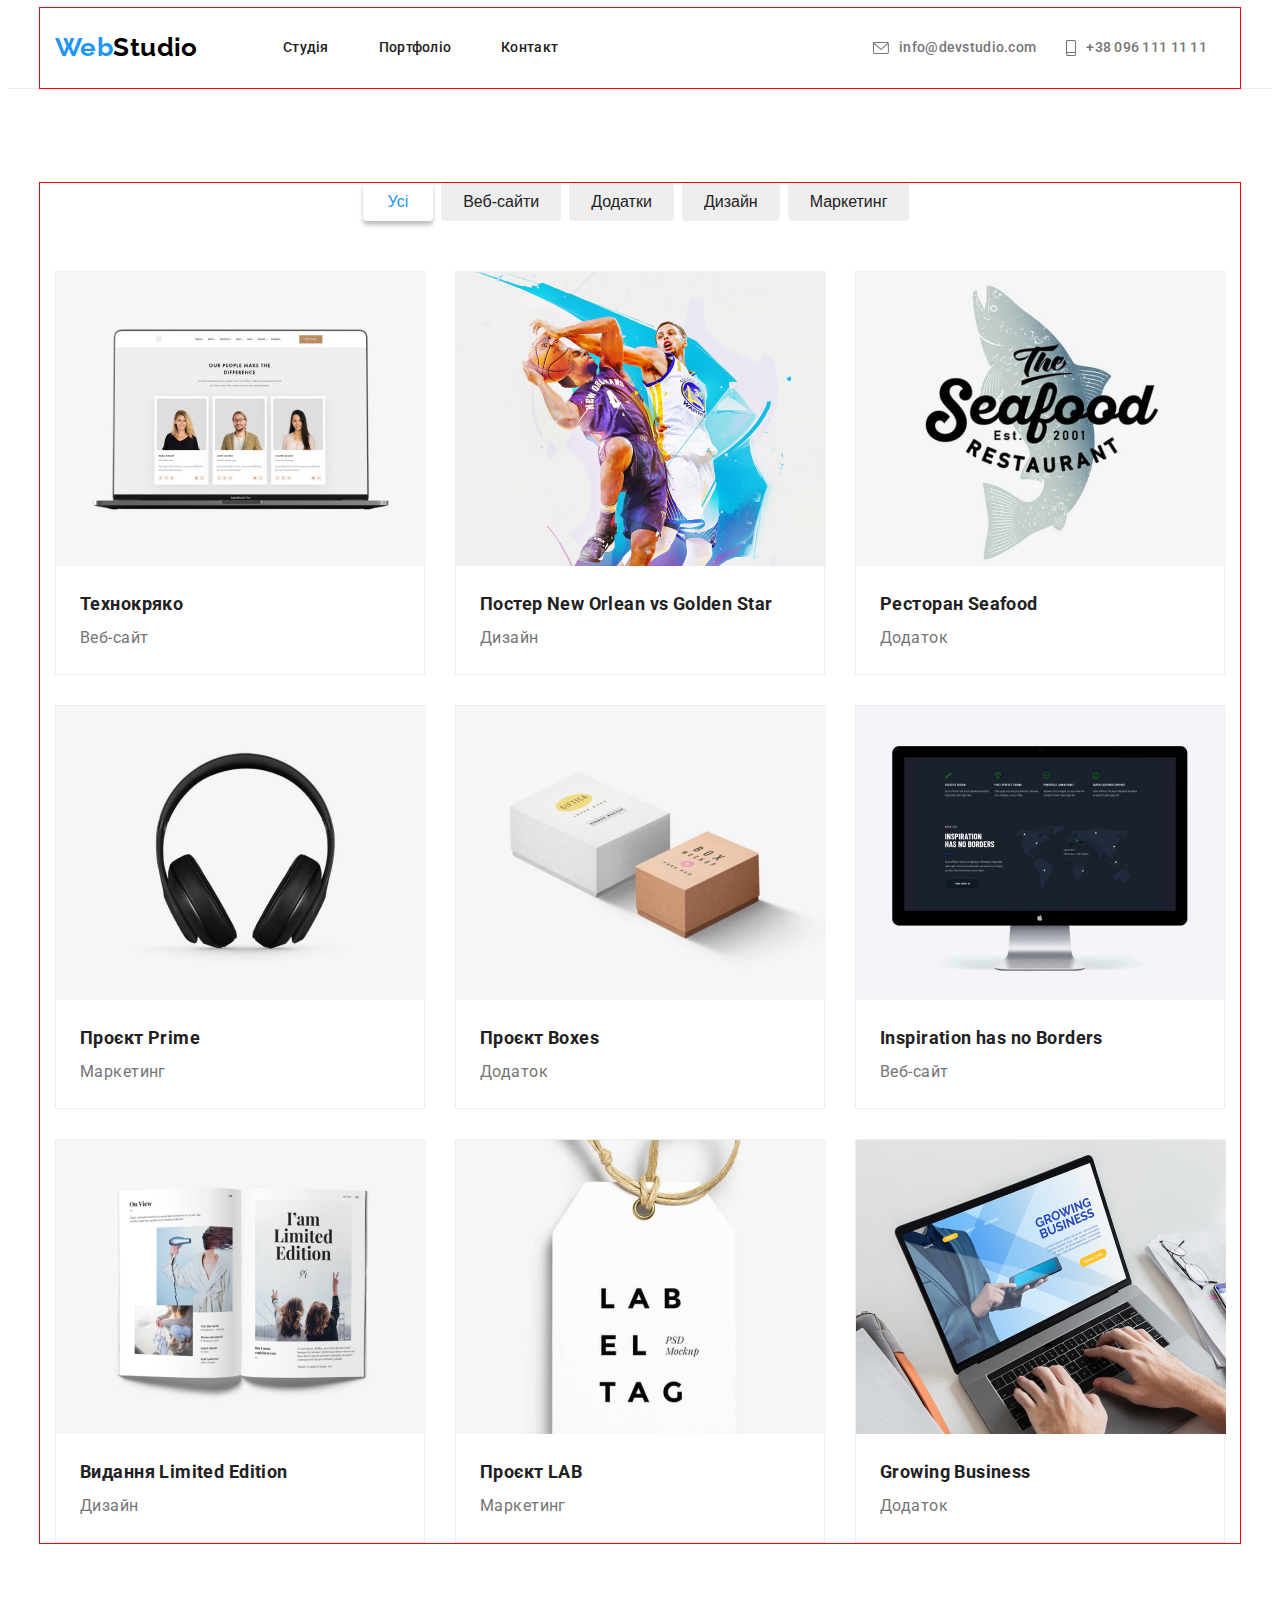
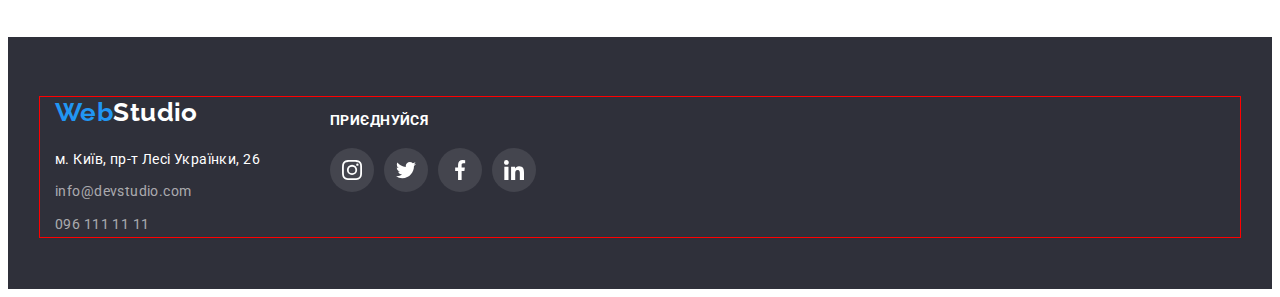
==== commit e63bb05e: "Update portfolio.html" ====
--- a/portfolio.html
+++ b/portfolio.html
@@ -31,10 +31,10 @@
                   </svg>info@devstudio.com</a>
               </li>
               <li class="item-contact tel">
-                <a href="tel:0961111111" class="contact link-tel">
+                <a href="tel:+380961111111" class="contact link-tel">
                   <svg class="smartphone">
                     <use class="smartph" href="./images/icons.svg#smartphone" width="10px" height="16px"></use>
-                  </svg>096 111 11 11</a>
+                  </svg>+38 096 111 11 11</a>
               </li>
             </ul>
       </div>
--- a/css/styles.css
+++ b/css/styles.css
@@ -238,6 +238,7 @@
   color: var(--primary-white-color);
   background-color: var(--accent-color);
   cursor: pointer;
+  border-radius: 4px;
   border: 0;
   padding: 10px 32px;
 }
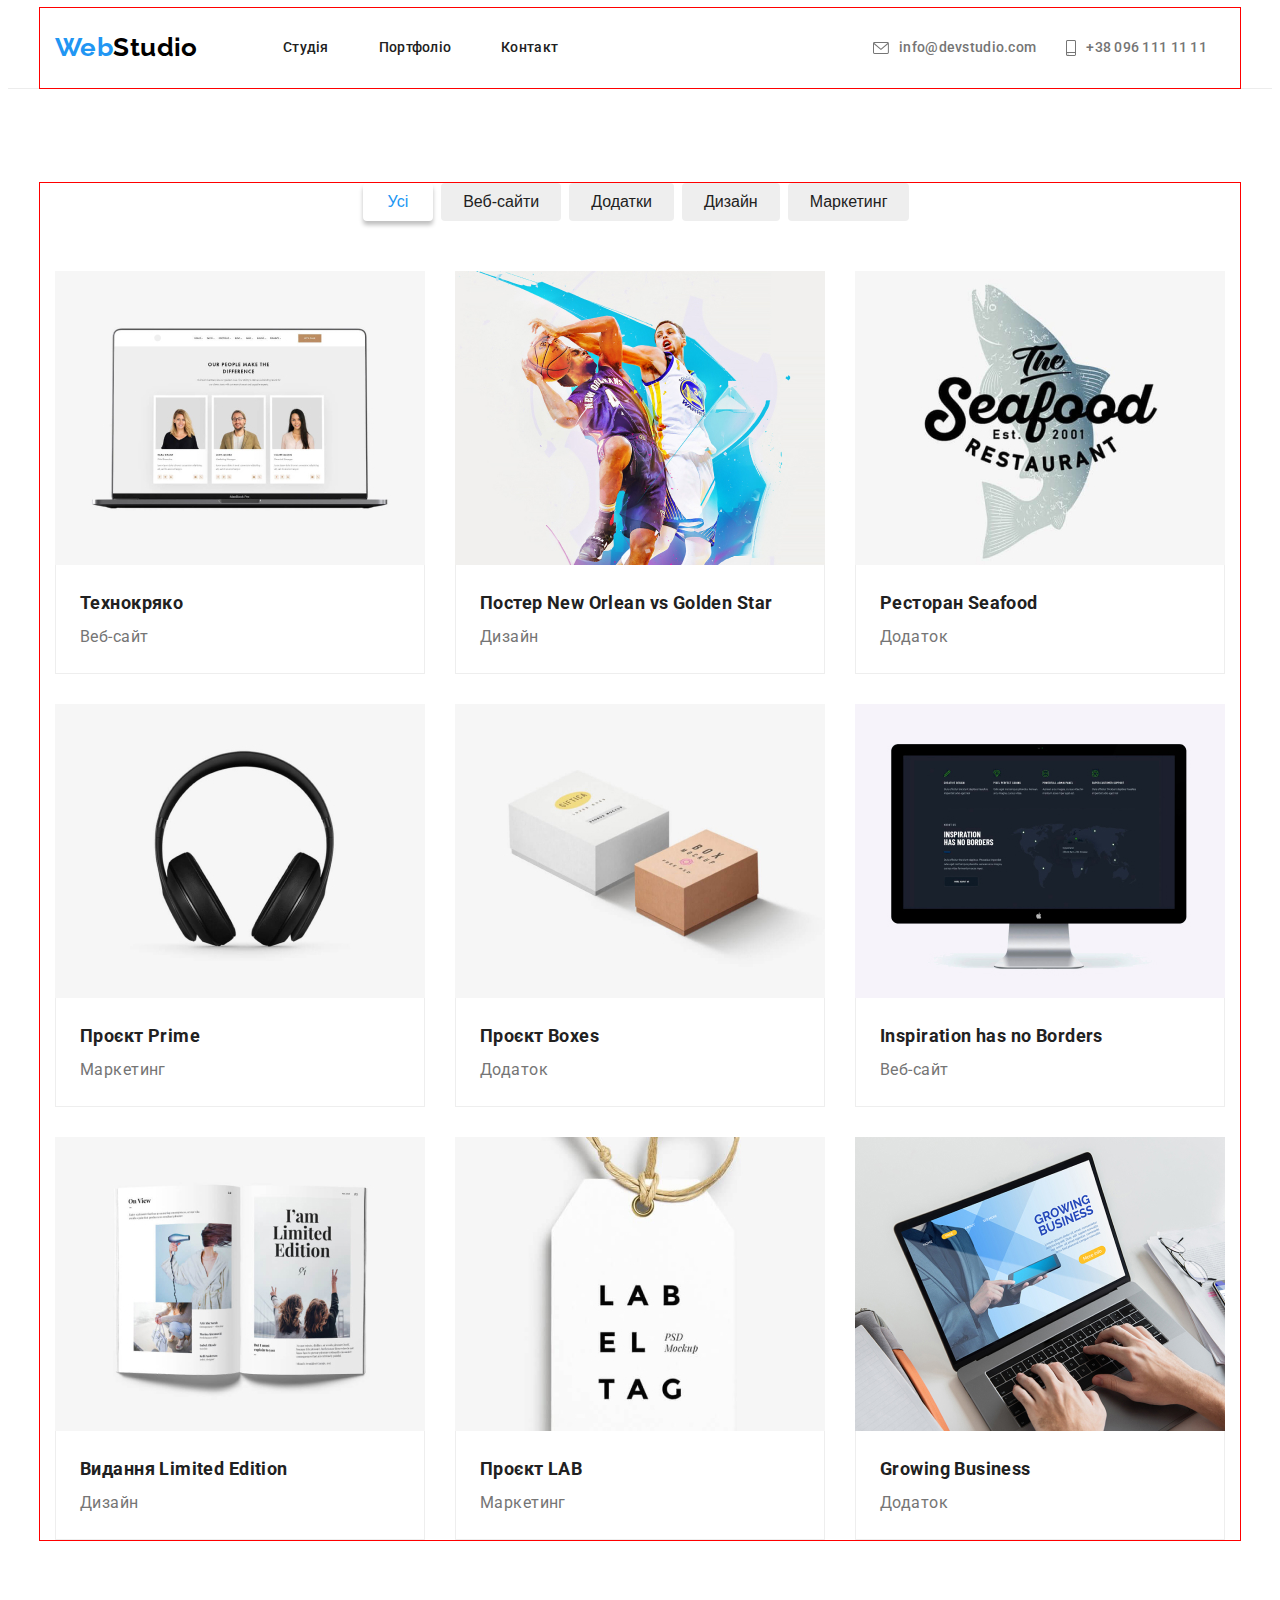
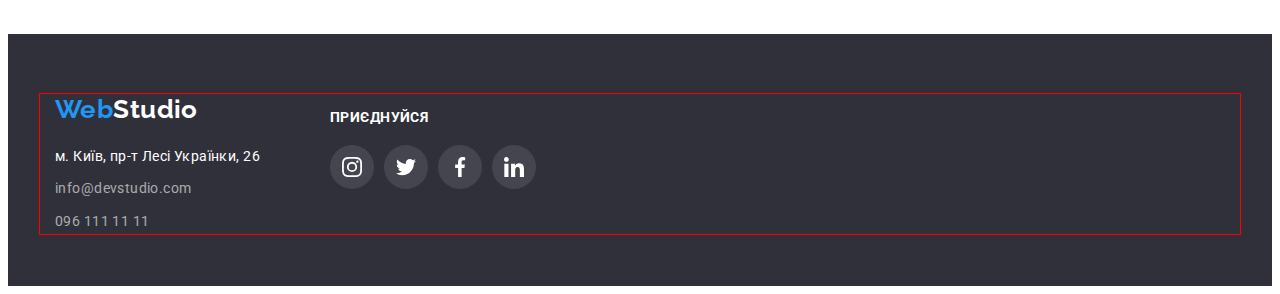
==== commit 5c24c055: "update" ====
--- a/portfolio.html
+++ b/portfolio.html
@@ -12,8 +12,8 @@
     <title>Студія</title>
 </head>
 <body>
-      <!--header-->  
-      <header class="header">
+  <!--header-->  
+    <header class="header">
       <div class="container header-wrap">
         <a class="logo" href="./index.html">Web<span class="accent-header">Studio</span></a>
           <nav class="site-nav">    
@@ -38,8 +38,7 @@
               </li>
             </ul>
       </div>
-
-        </header>
+    </header>
   <!--main-->
   <main>
     <section class="main-portfolio">
@@ -55,92 +54,97 @@
       </ul> 
   <!--projects-->
       <ul class="main-project">
-          <li class="project-element"><div><a class="project" href="">
+          <li class="project-element">
+            
+              <a class="project" href="">
                 <img
                 class="project-image"
                 src="./images/project-1.jpg"
-                alt="image portfolio" width="370"
-                /> 
+                alt="image portfolio" width="370"/></a>
                 <div class="project-titles"><h3 class="project-name">Технокряко</h3>   
                   <p class="project-description">Веб-сайт</p>
-                </a></div></div>
-            </li>
-            <li class="project-element"><div><a class="project" href="">
+                </div>
+            
+            </li>
+            <li class="project-element">
+              <a class="project" href="">
                 <img
                 class="project-image"
                 src="./images/project-2.jpg"
-                alt="image portfolio" width="370"
-                />
+                alt="image portfolio" width="370"/></a>
                 <div class="project-titles"><h3 class="project-name">Постер New Orlean vs Golden Star</h3>
                 <p class="project-description">Дизайн</p>
-                </a></div></div>
+                </div>
             </li> 
-            <li class="project-element"><div><a class="project" href="">
+            <li class="project-element">
+              <a class="project" href="">
               <img
               class="project-image"
               src="./images/project-3.jpg"
-              alt="image portfolio" width="370"
-              />
+              alt="image portfolio" width="370"/></a>
               <div class="project-titles"><h3 class="project-name">Ресторан Seafood</h3>
               <p class="project-description">Додаток</p>
-              </a></div></div>
-            </li>
-            <li class="project-element"><div><a class="project" href="">
+              </div>
+            </li>
+            <li class="project-element">
+              <a class="project" href="">
                 <img
                 class="project-image"
                 src="./images/project-4.jpg"
-                alt="image portfolio" width="370"/>
+                alt="image portfolio" width="370"/></a>
                 <div class="project-titles"><h3 class="project-name">Проєкт Prime</h3>
                 <p class="project-description">Маркетинг</p>
-                </a></div></div>
-            </li>
-            <li class="project-element"><div><a class="project" href="">
+                </div>
+            </li>
+            <li class="project-element">
+              <a class="project" href="">
               <img
               class="project-image"
               src="./images/project-5.jpg"
-              alt="image portfolio" width="370"
-              /> 
+              alt="image portfolio" width="370"/></a> 
               <div class="project-titles"><h3 class="project-name">Проєкт Boxes</h3>   
                 <p class="project-description">Додаток</p>
-                </a></div></div>
-          </li>
-          <li class="project-element"><div><a class="project" href="">
+                </div>
+          </li>
+          <li class="project-element">
+              <a class="project" href="">
               <img
               class="project-image"
               src="./images/project-6.jpg"
-              alt="image portfolio" width="370"
-              />
+              alt="image portfolio" width="370"/></a>
               <div class="project-titles"><h3 class="project-name">Inspiration has no Borders</h3>
               <p class="project-description">Веб-сайт</p>
-              </a></div></div>
+              </div>
           </li> 
-          <li class="project-element"><div><a class="project" href="">
+          <li class="project-element">
+            <a class="project" href="">
             <img
             class="project-image"
             src="./images/project-7.jpg"
-              alt="image portfolio" width="370"
-            />
+              alt="image portfolio" width="370"/></a>
             <div class="project-titles"><h3 class="project-name">Видання Limited Edition</h3>
             <p class="project-description">Дизайн</p>
-            </a></div></div>
-          </li>
-          <li class="project-element"><div><a class="project" href="">
+            </div>
+          </li>
+          <li class="project-element">
+              <a class="project" href="">
               <img
               class="project-image"
               src="./images/project-8.jpg"
-              alt="image portfolio" width="370"/>
+              alt="image portfolio" width="370"/></a>
               <div class="project-titles"><h3 class="project-name">Проєкт LAB</h3>
               <p class="project-description">Маркетинг</p>
-              </a></div></div>
-          </li>
-          <li class="project-element"><div><a class="project" href="">
+              </div>
+          </li>
+          <li class="project-element">
+            <a class="project" href="">
             <img
               class="project-image"
               src="./images/project-9.jpg"
-              alt="image portfolio" width="370"/>
+              alt="image portfolio" width="370"/></a>
               <div class="project-titles"><h3 class="project-name">Growing Business</h3>
               <p class="project-description">Додаток</p>
-              </a></div></div>
+              </div>
           </li>
       </ul>
       </div>
@@ -160,7 +164,7 @@
         </address>
         </div>
         <div  class="footer-soc"><h3 class="title-soc">приєднуйся</h3>
-        <ul class=" soc-lists">
+          <ul class=" soc-lists">
             <li class="social-list ">
                         <a href="" class="soc-link">
                           <svg class="soc-item">
@@ -189,8 +193,9 @@
                             </svg>
                           </a>
             </li>
-        </ul>
+          </ul>
+        </div>
       </div>
-      </footer> 
+    </footer> 
   </body>
   </html>--- a/css/styles.css
+++ b/css/styles.css
@@ -662,6 +662,9 @@
 
 .project-titles {
   padding: 20px 24px;
+  border: 1px solid var(--button-color);
+  padding: 20px 24px;
+  border-top: 0;
 }
 .project {
   text-decoration: none;
@@ -687,7 +690,6 @@
 
 .project-element {
 width: 370px;
-border: 1px solid var(--button-color);
 }
 .project-element:nth-child(3n) {
   margin-right: 0;
